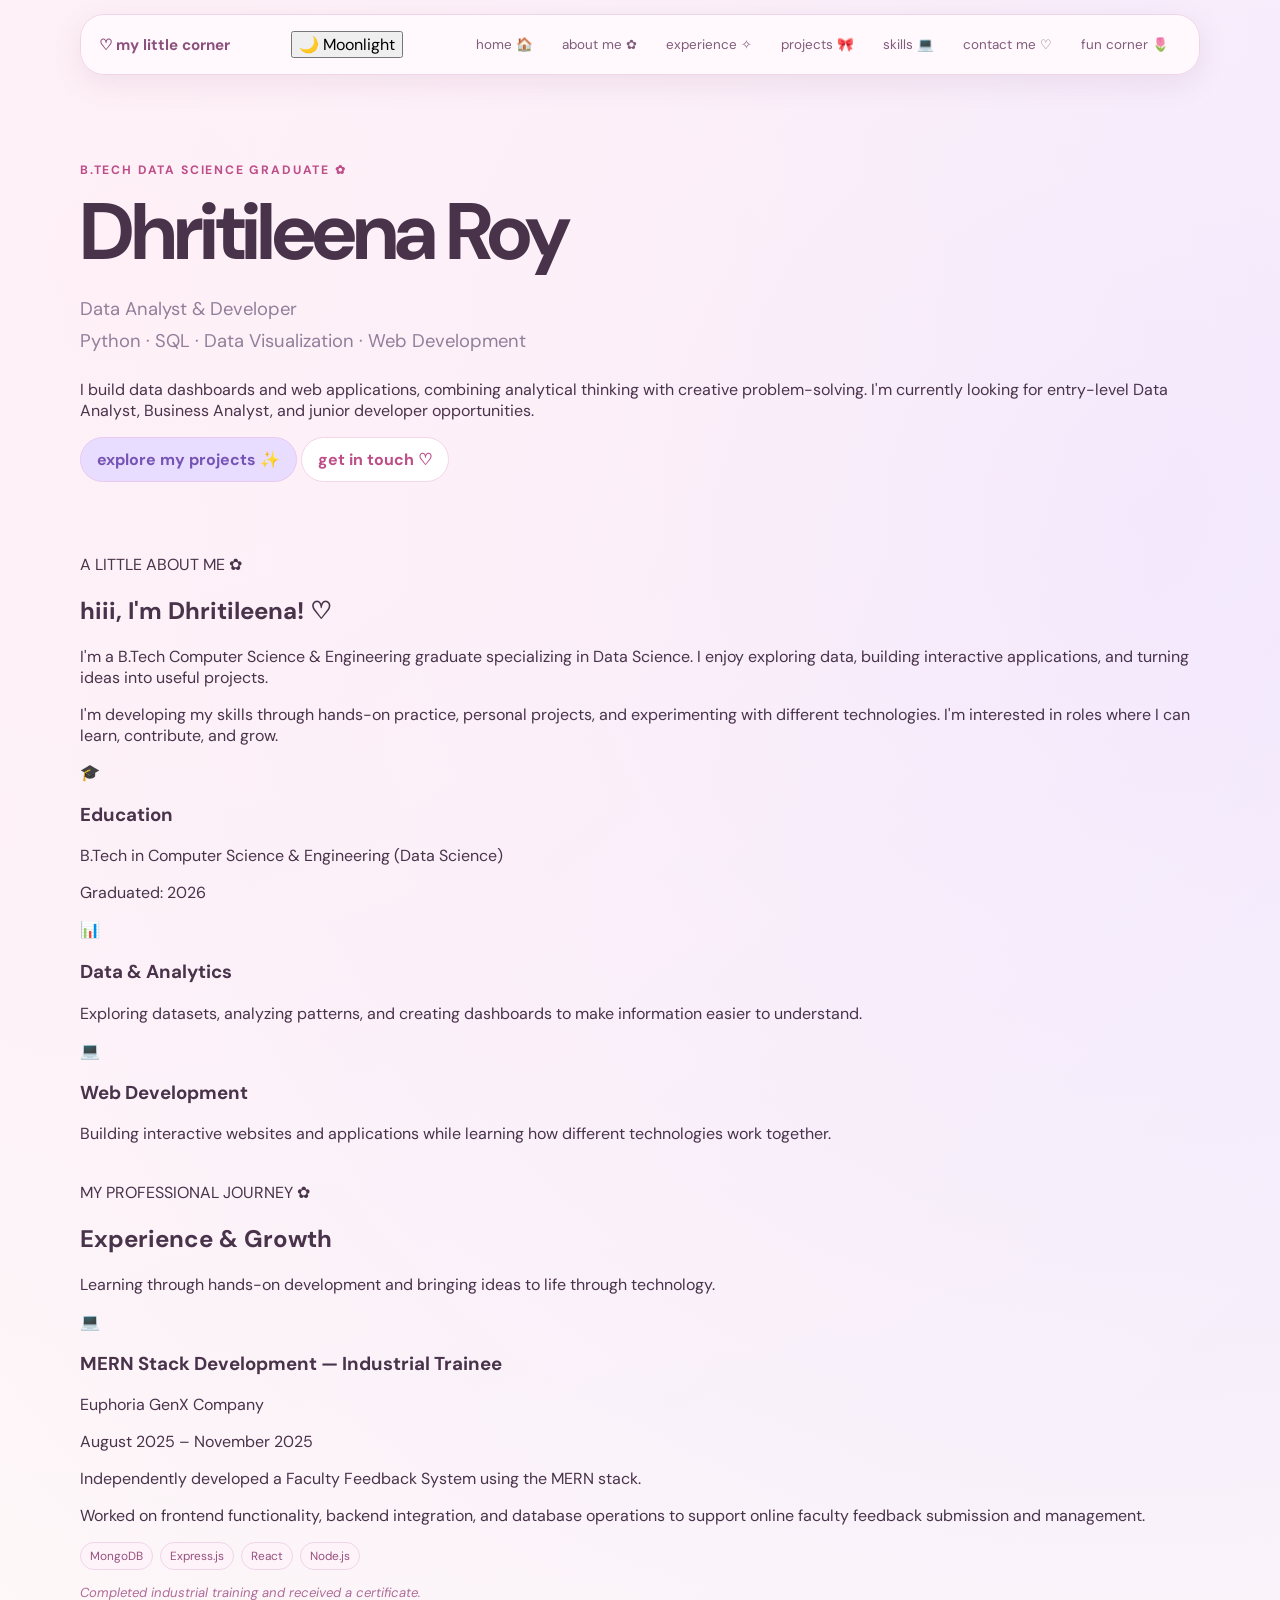
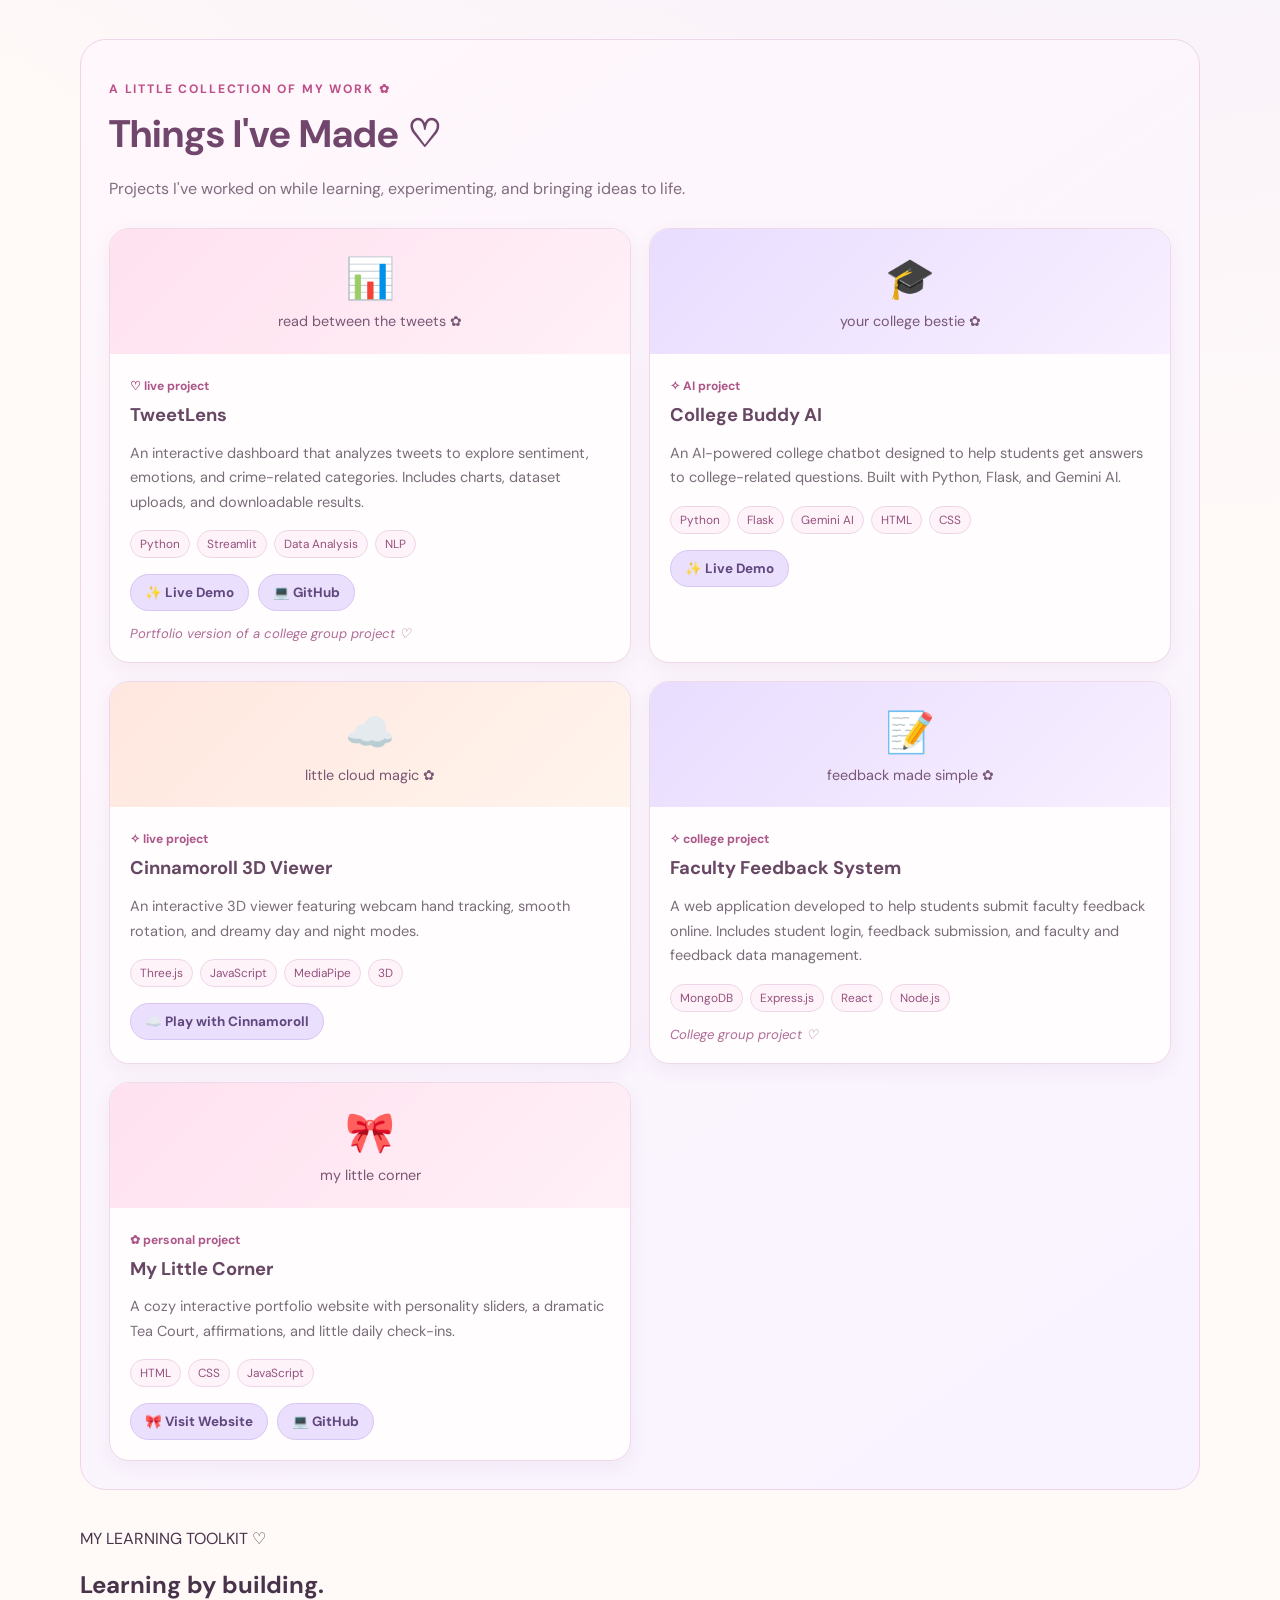
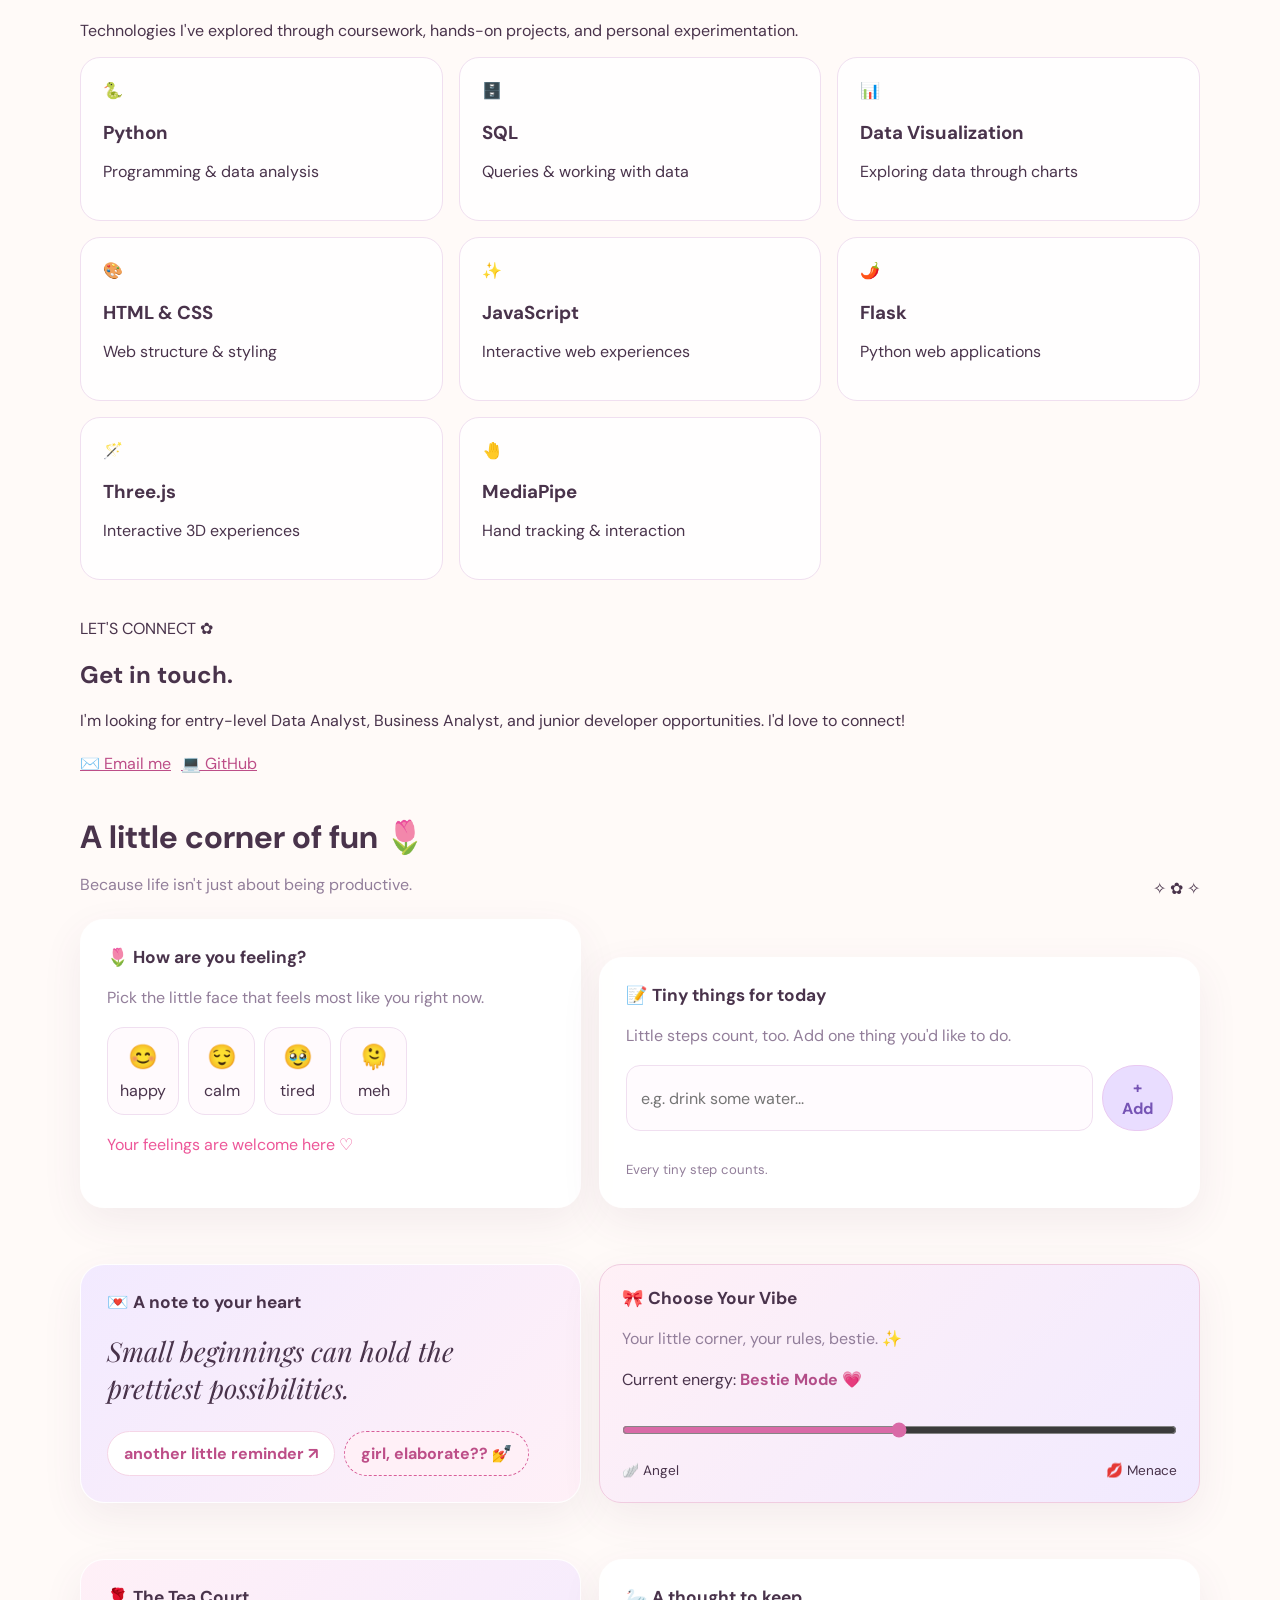
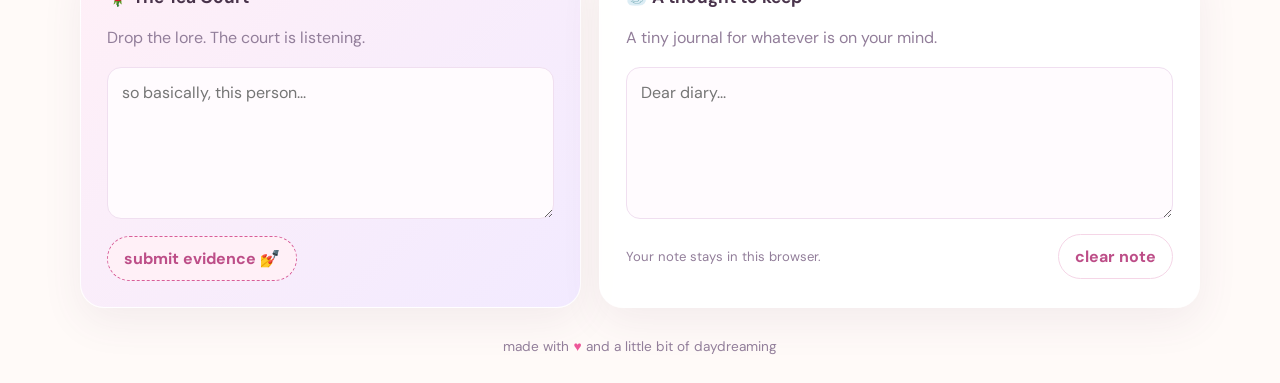
==== index.html @ ffc527d8 "Add experience section to portfolio" ====
<!doctype html>
<html lang="en">
<head>
  <meta charset="utf-8">
  <meta name="viewport" content="width=device-width, initial-scale=1">

  <title>Dhritileena Roy | Data Analyst & Developer</title>

  <meta name="description" content="Dhritileena Roy is a B.Tech Data Science graduate building data dashboards, web applications, and interactive projects.">

  <link rel="stylesheet" href="style.css">
  <script src="script.js" defer></script>
</head>

<body>

<!-- DECORATIVE MAGIC -->
<div id="magicLayer" class="magic-layer" aria-hidden="true"></div>

<!-- NAVIGATION -->
<nav class="floating-nav" aria-label="Main navigation">

  <a class="nav-brand" href="#top">♡ my little corner</a>

  <button
    class="theme-toggle"
    id="themeToggle"
    type="button"
    aria-label="Switch to moonlight mode"
    aria-pressed="false"
  >
    🌙 Moonlight
  </button>

  <button
    class="nav-toggle"
    id="navToggle"
    type="button"
    aria-label="Open navigation menu"
    aria-expanded="false"
    aria-controls="navLinks"
  >
    ☰
  </button>

 <div class="nav-links" id="navLinks">
    <a href="#top">home 🏠</a>
    <a href="#about">about me ✿</a>
    <a href="#experience">experience ✧</a>
    <a href="#projects">projects 🎀</a>
    <a href="#skills">skills 💻</a>
    <a href="#contact">contact me ♡</a>
    <a href="#fun-corner">fun corner 🌷</a>
</div>

</nav>

<div class="nav-spacer" aria-hidden="true"></div>

<main class="page">

<!-- HERO -->
<header class="hero" id="top">

  <p class="eyebrow">B.TECH DATA SCIENCE GRADUATE ✿</p>

  <h1>
    Dhritileena Roy
  </h1>

  <p class="subtitle">
    Data Analyst &amp; Developer
    <br>
    Python · SQL · Data Visualization · Web Development
  </p>

  <p class="hero-description">
    I build data dashboards and web applications,
    combining analytical thinking with creative problem-solving.
    I'm currently looking for entry-level Data Analyst,
    Business Analyst, and junior developer opportunities.
  </p>

  <div class="hero-buttons">

    <a class="primary-button" href="#projects">
      explore my projects ✨
    </a>

    <a class="soft-button" href="#contact">
      get in touch ♡
    </a>

  </div>

</header>


<!-- ABOUT ME -->
<section class="professional-section" id="about">

  <div class="professional-heading">

    <p class="professional-eyebrow">A LITTLE ABOUT ME ✿</p>

    <h2>hiii, I'm <span>Dhritileena!</span> ♡</h2>

    <p>
      I'm a B.Tech Computer Science &amp; Engineering graduate
      specializing in Data Science. I enjoy exploring data,
      building interactive applications, and turning ideas
      into useful projects.
    </p>

    <p>
      I'm developing my skills through hands-on practice,
      personal projects, and experimenting with different
      technologies. I'm interested in roles where I can
      learn, contribute, and grow.
    </p>

  </div>

  <div class="professional-grid">

    <article class="professional-card">

      <span class="professional-icon">🎓</span>

      <h3>Education</h3>

      <p class="professional-degree">
        B.Tech in Computer Science &amp; Engineering
        (Data Science)
      </p>

      <p class="professional-detail">
        Graduated: 2026
      </p>

    </article>

    <article class="professional-card">

      <span class="professional-icon">📊</span>

      <h3>Data &amp; Analytics</h3>

      <p>
        Exploring datasets, analyzing patterns,
        and creating dashboards to make information
        easier to understand.
      </p>

    </article>

    <article class="professional-card">

      <span class="professional-icon">💻</span>

      <h3>Web Development</h3>

      <p>
        Building interactive websites and applications
        while learning how different technologies
        work together.
      </p>

    </article>

  </div>

</section>


<!-- EXPERIENCE -->
<section class="professional-section" id="experience">

  <div class="professional-heading">

    <p class="professional-eyebrow">MY PROFESSIONAL JOURNEY ✿</p>

    <h2>Experience &amp; <span>Growth</span></h2>

    <p>
      Learning through hands-on development and bringing
      ideas to life through technology.
    </p>

  </div>

  <div class="professional-grid">

    <article class="professional-card">

      <span class="professional-icon">💻</span>

      <h3>MERN Stack Development — Industrial Trainee</h3>

      <p class="professional-degree">
        Euphoria GenX Company
      </p>

      <p class="professional-detail">
        August 2025 – November 2025
      </p>

      <p>
        Independently developed a Faculty Feedback System
        using the MERN stack.
      </p>

      <p>
        Worked on frontend functionality, backend integration,
        and database operations to support online faculty
        feedback submission and management.
      </p>

      <div class="project-tags">
        <span>MongoDB</span>
        <span>Express.js</span>
        <span>React</span>
        <span>Node.js</span>
      </div>

      <p class="project-note">
        Completed industrial training and received a certificate.
      </p>

    </article>

  </div>

</section>

<!-- PROJECTS -->
<section class="projects-section" id="projects">

  <div class="projects-heading">

    <p class="projects-eyebrow">
      A LITTLE COLLECTION OF MY WORK ✿
    </p>

    <h2>Things I've Made <span>♡</span></h2>

    <p>
      Projects I've worked on while learning,
      experimenting, and bringing ideas to life.
    </p>

  </div>

  <div class="projects-grid">


    <!-- PROJECT 1: TWEETLENS -->
    <article class="project-card">

      <div class="project-art project-pink">
        <span>📊</span>
        <p>read between the tweets ✿</p>
      </div>

      <div class="project-info">

        <span class="project-status">♡ live project</span>

        <h3>TweetLens</h3>

        <p>
          An interactive dashboard that analyzes tweets
          to explore sentiment, emotions, and
          crime-related categories. Includes charts,
          dataset uploads, and downloadable results.
        </p>

        <div class="project-tags">
          <span>Python</span>
          <span>Streamlit</span>
          <span>Data Analysis</span>
          <span>NLP</span>
        </div>

        <div class="project-buttons">

          <a
            class="project-link"
            href="https://tweetlens-8wcnatwmc4adkrwcd8xqsx.streamlit.app/"
            target="_blank"
            rel="noopener noreferrer"
          >
            ✨ Live Demo
          </a>

          <a
            class="project-link"
            href="https://github.com/dhritiiixpaw/TweetLens"
            target="_blank"
            rel="noopener noreferrer"
          >
            💻 GitHub
          </a>

        </div>

        <p class="project-note">
          Portfolio version of a college group project ♡
        </p>

      </div>

    </article>


    <!-- PROJECT 2: COLLEGE BUDDY AI -->
    <article class="project-card">

      <div class="project-art project-lavender">
        <span>🎓</span>
        <p>your college bestie ✿</p>
      </div>

      <div class="project-info">

        <span class="project-status">✧ AI project</span>

        <h3>College Buddy AI</h3>

        <p>
          An AI-powered college chatbot designed to help
          students get answers to college-related questions.
          Built with Python, Flask, and Gemini AI.
        </p>

        <div class="project-tags">
          <span>Python</span>
          <span>Flask</span>
          <span>Gemini AI</span>
          <span>HTML</span>
          <span>CSS</span>
        </div>

        <div class="project-buttons">

          <a
            class="project-link"
            href="https://college-buddy-ai-1.onrender.com"
            target="_blank"
            rel="noopener noreferrer"
          >
            ✨ Live Demo
          </a>

        </div>

      </div>

    </article>


    <!-- PROJECT 3: CINNAMOROLL 3D VIEWER -->
    <article class="project-card">

      <div class="project-art project-peach">
        <span>☁️</span>
        <p>little cloud magic ✿</p>
      </div>

      <div class="project-info">

        <span class="project-status">✧ live project</span>

        <h3>Cinnamoroll 3D Viewer</h3>

        <p>
          An interactive 3D viewer featuring webcam hand
          tracking, smooth rotation, and dreamy
          day and night modes.
        </p>

        <div class="project-tags">
          <span>Three.js</span>
          <span>JavaScript</span>
          <span>MediaPipe</span>
          <span>3D</span>
        </div>

        <div class="project-buttons">

          <a
            class="project-link"
            href="https://dhritiiixpaw.github.io/cinnamoroll-3d-viewer/"
            target="_blank"
            rel="noopener noreferrer"
          >
            ☁️ Play with Cinnamoroll
          </a>

        </div>

      </div>

    </article>


    <!-- PROJECT 4: FACULTY FEEDBACK SYSTEM -->
    <article class="project-card">

      <div class="project-art project-lavender">
        <span>📝</span>
        <p>feedback made simple ✿</p>
      </div>

      <div class="project-info">

        <span class="project-status">✧ college project</span>

        <h3>Faculty Feedback System</h3>

        <p>
          A web application developed to help students
          submit faculty feedback online. Includes
          student login, feedback submission, and
          faculty and feedback data management.
        </p>

        <div class="project-tags">
          <span>MongoDB</span>
          <span>Express.js</span>
          <span>React</span>
          <span>Node.js</span>
        </div>

        <p class="project-note">
          College group project ♡
        </p>

      </div>

    </article>


    <!-- PROJECT 5: MY LITTLE CORNER -->
    <article class="project-card">

      <div class="project-art project-pink">
        <span>🎀</span>
        <p>my little corner</p>
      </div>

      <div class="project-info">

        <span class="project-status">✿ personal project</span>

        <h3>My Little Corner</h3>

        <p>
          A cozy interactive portfolio website with
          personality sliders, a dramatic Tea Court,
          affirmations, and little daily check-ins.
        </p>

        <div class="project-tags">
          <span>HTML</span>
          <span>CSS</span>
          <span>JavaScript</span>
        </div>

        <div class="project-buttons">

          <a
            class="project-link"
            href="https://dhritiiixpaw.github.io/my-little-corner/"
            target="_blank"
            rel="noopener noreferrer"
          >
            🎀 Visit Website
          </a>

          <a
            class="project-link"
            href="https://github.com/dhritiiixpaw"
            target="_blank"
            rel="noopener noreferrer"
          >
            💻 GitHub
          </a>

        </div>

      </div>

    </article>

  </div>

</section>


<!-- SKILLS -->
<section class="skills-section" id="skills">

  <div class="skills-heading">

    <p class="skills-eyebrow">MY LEARNING TOOLKIT ♡</p>

    <h2>Learning by <span>building.</span></h2>

    <p>
      Technologies I've explored through coursework,
      hands-on projects, and personal experimentation.
    </p>

  </div>

  <div class="skills-grid">

    <article class="skill-card">
      <span class="skill-icon">🐍</span>
      <h3>Python</h3>
      <p>Programming &amp; data analysis</p>
    </article>

    <article class="skill-card">
      <span class="skill-icon">🗄️</span>
      <h3>SQL</h3>
      <p>Queries &amp; working with data</p>
    </article>

    <article class="skill-card">
      <span class="skill-icon">📊</span>
      <h3>Data Visualization</h3>
      <p>Exploring data through charts</p>
    </article>

    <article class="skill-card">
      <span class="skill-icon">🎨</span>
      <h3>HTML &amp; CSS</h3>
      <p>Web structure &amp; styling</p>
    </article>

    <article class="skill-card">
      <span class="skill-icon">✨</span>
      <h3>JavaScript</h3>
      <p>Interactive web experiences</p>
    </article>

    <article class="skill-card">
      <span class="skill-icon">🌶️</span>
      <h3>Flask</h3>
      <p>Python web applications</p>
    </article>

    <article class="skill-card">
      <span class="skill-icon">🪄</span>
      <h3>Three.js</h3>
      <p>Interactive 3D experiences</p>
    </article>

    <article class="skill-card">
      <span class="skill-icon">🤚</span>
      <h3>MediaPipe</h3>
      <p>Hand tracking &amp; interaction</p>
    </article>

  </div>

</section>


<!-- CONTACT -->
<section class="contact-section" id="contact">

  <div class="contact-heading">

    <p class="contact-eyebrow">LET'S CONNECT ✿</p>

    <h2>Get in <span>touch.</span></h2>

    <p>
      I'm looking for entry-level Data Analyst,
      Business Analyst, and junior developer opportunities.
      I'd love to connect!
    </p>

  </div>

  <div class="contact-links">

    <!-- Replace YOUR_EMAIL_HERE with your email address -->
    <a href="mailto:YOUR_EMAIL_HERE">
      ✉️ Email me
    </a>

    <a
      href="https://github.com/dhritiiixpaw"
      target="_blank"
      rel="noopener noreferrer"
    >
      💻 GitHub
    </a>

    <!-- Add your LinkedIn link here when ready -->
    <!-- Add your resume PDF link here when ready -->

  </div>

</section>


<!-- FUN CORNER -->
<section id="fun-corner">

  <div class="section-heading">

    <div>
      <h2>A little corner of fun 🌷</h2>
      <p>Because life isn't just about being productive.</p>
    </div>

    <span class="sparkles">✧ ✿ ✧</span>

  </div>

  <div class="grid">

    <!-- MOOD CHECK-IN -->
    <section class="card">

      <h3>🌷 How are you feeling?</h3>

      <p>Pick the little face that feels most like you right now.</p>

      <div class="moods" id="moods">

        <button class="mood" data-mood="happy" type="button">
          <span>😊</span>happy
        </button>

        <button class="mood" data-mood="calm" type="button">
          <span>😌</span>calm
        </button>

        <button class="mood" data-mood="tired" type="button">
          <span>🥹</span>tired
        </button>

        <button class="mood" data-mood="meh" type="button">
          <span>🫠</span>meh
        </button>

      </div>

      <p class="feedback" id="moodMessage" aria-live="polite">
        Your feelings are welcome here ♡
      </p>

    </section>


    <!-- TODO -->
    <section class="card">

      <h3>📝 Tiny things for today</h3>

      <p>Little steps count, too. Add one thing you'd like to do.</p>

      <form id="todoForm" class="todo-form">

        <label class="sr-only" for="todoInput">A tiny task</label>

        <input
          id="todoInput"
          type="text"
          placeholder="e.g. drink some water..."
          maxlength="120"
          autocomplete="off"
        >

        <button class="primary-button" type="submit">
          + Add
        </button>

      </form>

      <ul id="todoList" class="todo-list"></ul>

      <p class="hint">Every tiny step counts.</p>

    </section>


    <!-- AFFIRMATIONS -->
    <section class="card quote-card">

      <h3>💌 A note to your heart</h3>

      <blockquote id="quote">
        Small beginnings can hold the prettiest possibilities.
      </blockquote>

      <div class="button-row">

        <button class="soft-button" id="newQuote" type="button">
          another little reminder ↗
        </button>

        <button class="bestie-button" id="bestieBtn" type="button">
          girl, elaborate?? 💅
        </button>

      </div>

    </section>


    <!-- PERSONALITY SLIDER -->
    <section class="card personality-card">

      <h3>🎀 Choose Your Vibe</h3>

      <p id="personalityMessage">
        Your little corner, your rules, bestie. 💗
      </p>

      <label for="personalitySlider">
        Current energy:
        <strong id="personalityLabel">Bestie Mode</strong>
      </label>

      <input
        type="range"
        id="personalitySlider"
        min="1"
        max="5"
        value="3"
        step="1"
      >

      <div class="personality-scale">
        <span>🪽 Angel</span>
        <span>💋 Menace</span>
      </div>

    </section>


    <!-- TEA COURT -->
    <section class="card tea-card" id="tea-court">

      <h3>🌹 The Tea Court</h3>

      <p>Drop the lore. The court is listening.</p>

      <textarea
        id="teaInput"
        placeholder="so basically, this person..."
        rows="5"
        maxlength="1000"
      ></textarea>

      <button class="bestie-button" id="judgeTea" type="button">
        submit evidence 💅
      </button>

      <div
        id="teaVerdict"
        class="tea-verdict"
        aria-live="polite"
        hidden
      ></div>

    </section>


    <!-- JOURNAL -->
    <section class="card" id="journal">

      <h3>🦢 A thought to keep</h3>

      <p>A tiny journal for whatever is on your mind.</p>

      <label class="sr-only" for="journalInput">
        Your journal note
      </label>

      <textarea
        id="journalInput"
        placeholder="Dear diary..."
        rows="5"
      ></textarea>

      <div class="journal-footer">

        <p class="hint" id="saveStatus">
          Your note stays in this browser.
        </p>

        <button
          class="clear-button"
          id="clearJournal"
          type="button"
        >
          clear note
        </button>

      </div>

    </section>

  </div>

</section>


<!-- FOOTER -->
<footer>
  made with <span>♥</span> and a little bit of daydreaming
</footer>

</main>

<div class="toast" id="toast" role="status" aria-live="polite"></div>

</body>
</html>
---- style.css ----
@import url('https://fonts.googleapis.com/css2?family=DM+Sans:wght@400;500;600;700&family=Playfair+Display:ital,wght@0,500;0,600;1,500&display=swap');

:root {
  --ink: #49334b;
  --muted: #927e9a;
  --pink: #ed5799;
  --pink-dark: #bd4e88;
  --lavender: #e9ddff;
  --line: #f0dff0;
  --white: rgba(255, 255, 255, 0.9);
  --page-bg: #fffaf8;
  --card-bg: rgba(255, 255, 255, 0.88);
  --shadow: 0 14px 40px rgba(107, 70, 108, 0.08);
  --radius: 24px;
}

* {
  box-sizing: border-box;
}

html {
  scroll-behavior: smooth;
  scroll-padding-top: 100px;
}

body {
  margin: 0;
  min-height: 100vh;
  color: var(--ink);
  font-family: "DM Sans", sans-serif;
  background:
    radial-gradient(circle at 10% 5%, #fff0f7 0, transparent 32%),
    radial-gradient(circle at 90% 10%, #eee5ff 0, transparent 34%),
    var(--page-bg);
  transition: background 0.3s ease, color 0.3s ease;
}

button,
input,
textarea {
  font: inherit;
}

button {
  cursor: pointer;
}

a {
  color: var(--pink-dark);
}

button:focus-visible,
a:focus-visible,
input:focus-visible,
textarea:focus-visible {
  outline: 3px solid #d7baff;
  outline-offset: 3px;
}

img {
  max-width: 100%;
}

.page {
  width: min(1120px, calc(100% - 36px));
  margin: auto;
  padding: 30px 0 28px;
}

/* -------------------------
   FLOATING NAVIGATION
------------------------- */

.floating-nav {
  position: fixed;
  top: 14px;
  left: 50%;
  z-index: 1000;
  transform: translateX(-50%);

  width: min(94%, 1120px);
  padding: 12px 18px;

  display: flex;
  align-items: center;
  justify-content: space-between;
  gap: 14px;

  background: rgba(255, 249, 253, 0.94);
  border: 1px solid #f0d5e8;
  border-radius: 24px;
  box-shadow: 0 8px 28px rgba(155, 99, 139, 0.13);

  backdrop-filter: blur(14px);
  -webkit-backdrop-filter: blur(14px);
}

.nav-brand {
  color: #8d507d;
  font-weight: 700;
  font-size: 0.95rem;
  text-decoration: none;
  white-space: nowrap;
}

.nav-links {
  display: flex;
  align-items: center;
  justify-content: flex-end;
  flex-wrap: wrap;
  gap: 5px;
}

.nav-links a {
  padding: 9px 12px;
  border-radius: 999px;
  color: #805c7b;
  font-size: 0.84rem;
  text-decoration: none;
  white-space: nowrap;
  transition: background 0.2s ease, color 0.2s ease;
}

.nav-links a:hover,
.nav-links a:focus-visible {
  background: #f7e4f2;
  color: #a44481;
}

.nav-toggle {
  display: none;
  border: 1px solid #efd5e8;
  border-radius: 12px;
  background: #fff0f8;
  color: #965780;
  padding: 8px 11px;
  font-size: 1.1rem;
}

.nav-spacer {
  height: 82px;
}

/* -------------------------
   SHARED SECTIONS
------------------------- */

section {
  scroll-margin-top: 100px;
}

section + section {
  margin-top: 38px;
}

.section-heading {
  display: flex;
  align-items: flex-end;
  justify-content: space-between;
  gap: 18px;
  margin-bottom: 20px;
}

.section-heading h2 {
  margin: 6px 0;
  font-size: clamp(1.5rem, 3vw, 2rem);
  line-height: 1.2;
}

.section-heading p {
  max-width: 600px;
  margin-bottom: 0;
  color: var(--muted);
  line-height: 1.65;
}

.eyebrow,
.projects-eyebrow {
  color: var(--pink-dark);
  font-size: 0.76rem;
  font-weight: 700;
  letter-spacing: 0.15em;
  text-transform: uppercase;
}

.card {
  min-width: 0;
  padding: 26px;
  border: 1px solid rgba(255, 255, 255, 0.95);
  border-radius: var(--radius);
  background: var(--card-bg);
  box-shadow: var(--shadow);
}

.card h3 {
  margin: 0 0 12px;
  font-size: 1.08rem;
}

.card > p {
  color: var(--muted);
  line-height: 1.7;
}

.grid {
  display: grid;
  grid-template-columns: 1fr 1.2fr;
  gap: 18px;
}

/* -------------------------
   HERO
------------------------- */

.hero {
  position: relative;
  padding: 38px 0 32px;
  margin-bottom: 40px;
}

.hero h1 {
  max-width: 850px;
  margin: 12px 0 18px;
  font-size: clamp(2.5rem, 7vw, 5rem);
  line-height: 1.05;
  letter-spacing: -0.045em;
}

.hero h1 em {
  color: var(--pink-dark);
  font-family: "Playfair Display", serif;
  font-weight: 500;
}

.hero .subtitle {
  max-width: 680px;
  margin-bottom: 22px;
  color: var(--muted);
  font-size: clamp(1rem, 2vw, 1.15rem);
  line-height: 1.75;
}

.hero-actions {
  display: flex;
  flex-wrap: wrap;
  gap: 12px;
  margin-top: 24px;
}

/* -------------------------
   BUTTONS
------------------------- */

.primary-button,
.soft-button,
.bestie-button,
.clear-button,
.project-link,
.contact-link {
  display: inline-flex;
  align-items: center;
  justify-content: center;
  gap: 8px;

  padding: 11px 16px;
  border-radius: 999px;
  font-weight: 700;
  text-decoration: none;

  transition:
    transform 0.18s ease,
    background 0.18s ease,
    box-shadow 0.18s ease;
}

.primary-button {
  border: 1px solid #e9c9f2;
  background: var(--lavender);
  color: #7654b5;
}

.soft-button {
  border: 1px solid #f5d6e7;
  background: #fff;
  color: var(--pink-dark);
}

.bestie-button {
  border: 1px dashed #d85e99;
  background: #fff0f7;
  color: var(--pink-dark);
}

.clear-button {
  border: 1px solid #f5d6e7;
  background: white;
  color: var(--pink-dark);
}

.primary-button:hover,
.soft-button:hover,
.bestie-button:hover,
.clear-button:hover,
.project-link:hover,
.contact-link:hover {
  transform: translateY(-2px);
  box-shadow: 0 7px 18px rgba(155, 99, 139, 0.12);
}

/* -------------------------
   ABOUT
------------------------- */

.about-grid {
  display: grid;
  grid-template-columns: 1.15fr 0.85fr;
  gap: 18px;
}

.about-card p {
  line-height: 1.8;
}

.about-card p:last-child {
  margin-bottom: 0;
}

.about-highlight {
  background: linear-gradient(135deg, #fff0f7, #f2eaff);
}

.about-list {
  display: grid;
  gap: 12px;
  padding: 0;
  margin: 0;
  list-style: none;
}

.about-list li {
  display: flex;
  align-items: flex-start;
  gap: 10px;
  color: var(--muted);
  line-height: 1.6;
}

.about-list li span {
  flex-shrink: 0;
}

/* -------------------------
   PROJECTS
------------------------- */

.projects-section {
  margin: 38px 0;
  padding: 28px;
  border: 1px solid #f0d5e8;
  border-radius: 26px;
  background: linear-gradient(145deg, #fff7fb, #f8f3ff);
}

.projects-heading {
  max-width: 650px;
  margin: 0 0 26px;
}

.projects-heading h2 {
  margin: 8px 0;
  color: #71466c;
  font-size: clamp(1.7rem, 4vw, 2.4rem);
}

.projects-heading > p:last-child {
  color: #806d80;
  line-height: 1.7;
}

.projects-grid {
  display: grid;
  grid-template-columns: repeat(2, minmax(0, 1fr));
  gap: 18px;
}

.project-card {
  min-width: 0;
  overflow: hidden;
  border: 1px solid #efd9e9;
  border-radius: 20px;
  background: #fffdfd;
  box-shadow: 0 6px 18px rgba(148, 91, 130, 0.07);
  transition: transform 0.25s ease, box-shadow 0.25s ease;
}

.project-card:hover {
  transform: translateY(-4px);
  box-shadow: 0 12px 26px rgba(148, 91, 130, 0.14);
}

.project-art {
  min-height: 125px;
  display: flex;
  flex-direction: column;
  justify-content: center;
  align-items: center;
  gap: 8px;
}

.project-art > span {
  font-size: 2.5rem;
}

.project-art p {
  margin: 0;
  color: #795775;
  font-size: 0.9rem;
}

.project-pink {
  background: linear-gradient(135deg, #ffe1ef, #fff0f7);
}

.project-lavender {
  background: linear-gradient(135deg, #e9ddff, #f8efff);
}

.project-peach {
  background: linear-gradient(135deg, #ffe7df, #fff4ec);
}

.project-info {
  padding: 20px;
}

.project-status {
  display: inline-block;
  margin-bottom: 9px;
  color: #ad5689;
  font-size: 0.76rem;
  font-weight: 700;
}

.project-info h3 {
  margin: 0 0 9px;
  color: #674764;
  font-size: 1.15rem;
}

.project-info > p:not(.project-note) {
  color: #796d79;
  font-size: 0.91rem;
  line-height: 1.7;
}

.project-tags {
  display: flex;
  flex-wrap: wrap;
  gap: 7px;
  margin: 14px 0;
}

.project-tags span {
  padding: 5px 9px;
  border: 1px solid #eed6e8;
  border-radius: 999px;
  background: #fff3fa;
  color: #95517e;
  font-size: 0.74rem;
}

.project-note {
  margin: 14px 0 0;
  color: #b06c98;
  font-size: 0.82rem;
  font-style: italic;
}

.project-buttons {
  display: flex;
  flex-wrap: wrap;
  gap: 9px;
  margin-top: 16px;
}

.project-link {
  padding: 9px 14px;
  border: 1px solid #d8c5f3;
  background: #eadffc;
  color: #60477e;
  font-size: 0.84rem;
}

/* -------------------------
   SKILLS
------------------------- */

.skills-grid {
  display: grid;
  grid-template-columns: repeat(3, minmax(0, 1fr));
  gap: 16px;
}

.skill-card {
  padding: 22px;
  border: 1px solid var(--line);
  border-radius: 20px;
  background: var(--card-bg);
}

.skill-card h3 {
  margin-bottom: 14px;
}

.skill-tags {
  display: flex;
  flex-wrap: wrap;
  gap: 8px;
}

.skill-tags span {
  padding: 7px 11px;
  border: 1px solid #eed6e8;
  border-radius: 999px;
  background: #fff3fa;
  color: #95517e;
  font-size: 0.82rem;
}

/* -------------------------
   CONTACT
------------------------- */

.contact-card {
  padding: clamp(24px, 5vw, 42px);
  background: linear-gradient(135deg, #fff0f7, #f2eaff);
}

.contact-card h2 {
  margin: 8px 0 12px;
  font-size: clamp(1.7rem, 4vw, 2.4rem);
}

.contact-card > p {
  max-width: 650px;
  color: var(--muted);
  line-height: 1.75;
}

.contact-links {
  display: flex;
  flex-wrap: wrap;
  gap: 10px;
  margin-top: 22px;
}

.contact-link {
  border: 1px solid #e9c9f2;
  background: white;
  color: #7654b5;
}

/* -------------------------
   FUN CORNER / OLD WIDGETS
------------------------- */

.fun-section {
  margin-top: 55px;
}

.fun-section .section-heading {
  margin-bottom: 20px;
}

.moods {
  display: flex;
  flex-wrap: wrap;
  gap: 9px;
}

.mood {
  display: flex;
  min-width: 67px;
  flex-direction: column;
  align-items: center;
  gap: 8px;
  padding: 13px 12px;
  color: var(--ink);
  background: #fffafd;
  border: 1px solid var(--line);
  border-radius: 17px;
  transition: 0.18s;
}

.mood span {
  font-size: 1.5rem;
}

.mood:hover,
.mood.selected {
  border-color: #ed8fbd;
  background: #fff0f7;
  transform: translateY(-2px);
}

.feedback {
  margin: 16px 0 0 !important;
  color: var(--pink) !important;
}

.todo-form {
  display: flex;
  gap: 9px;
}

input,
textarea {
  width: 100%;
  min-width: 0;
  padding: 13px 14px;
  color: var(--ink);
  background: #fffbfe;
  border: 1px solid var(--line);
  border-radius: 14px;
}

textarea {
  resize: vertical;
  line-height: 1.55;
}

.todo-list {
  display: grid;
  gap: 8px;
  padding: 0;
  margin: 14px 0 0;
  list-style: none;
}

.todo-item {
  display: flex;
  align-items: center;
  gap: 10px;
  padding: 10px 12px;
  background: #fff9fc;
  border: 1px solid #f4e5ef;
  border-radius: 12px;
}

.todo-item input {
  width: auto;
  accent-color: var(--pink);
}

.task-text {
  flex: 1;
  overflow-wrap: anywhere;
}

.todo-item.done .task-text {
  color: #a99aac;
  text-decoration: line-through;
}

.delete-task {
  border: 0;
  background: transparent;
  color: var(--pink-dark);
  font-size: 1.1rem;
}

.hint {
  color: var(--muted);
  font-size: 0.82rem;
  margin: 14px 0 0 !important;
}

.quote-card {
  background: linear-gradient(135deg, #f2eaff, #fff0f7);
}

blockquote {
  margin: 20px 0 24px;
  font: italic 1.7rem/1.35 "Playfair Display", serif;
}

.button-row {
  display: flex;
  flex-wrap: wrap;
  gap: 9px;
}

.journal-footer {
  display: flex;
  align-items: center;
  justify-content: space-between;
  gap: 12px;
  margin-top: 10px;
}

.journal-footer .hint {
  margin: 0 !important;
}

.tea-card {
  background: linear-gradient(135deg, #fff0f7, #f2eaff);
}

.tea-card textarea {
  margin-bottom: 12px;
}

.tea-verdict {
  margin-top: 16px;
  padding: 16px;
  border: 1px dashed #d85e99;
  border-radius: 16px;
  background: rgba(255, 255, 255, 0.8);
  color: #49334b;
  line-height: 1.6;
  animation: verdict-pop 0.3s ease;
}

.tea-verdict strong {
  display: block;
  margin-bottom: 6px;
  color: #bd4e88;
}

.verdict-badge {
  display: inline-block;
  padding: 7px 13px;
  margin-bottom: 10px;
  border-radius: 99px;
  font-size: 0.78rem;
  font-weight: 700;
  letter-spacing: 0.04em;
}

.verdict-green {
  background: #e0f5e6;
  color: #287849;
}

.verdict-red {
  background: #ffe0e6;
  color: #b42d50;
}

.verdict-delulu {
  background: #f0e3ff;
  color: #8750b6;
}

.verdict-jail {
  background: #ffe9ce;
  color: #a55b18;
}

@keyframes verdict-pop {
  from {
    opacity: 0;
    transform: translateY(7px);
  }

  to {
    opacity: 1;
    transform: translateY(0);
  }
}

.personality-card {
  background: linear-gradient(135deg, #fff0f6, #f1eaff);
  border: 1px solid #f0cce0;
  border-radius: 22px;
  padding: 22px;
  transition: background 0.45s ease, box-shadow 0.45s ease, transform 0.3s ease;
}

.personality-card h3 {
  margin-top: 0;
}

.personality-card input[type="range"] {
  display: block;
  width: 100%;
  margin: 18px 0 10px;
  accent-color: #d96aa7;
  cursor: pointer;
  transition: accent-color 0.35s ease;
}

.personality-scale {
  display: flex;
  justify-content: space-between;
  gap: 12px;
  font-size: 0.85rem;
}

#personalityLabel {
  color: #b34d88;
}

#personalityMessage,
#personalityLabel {
  transition: opacity 0.2s ease, color 0.35s ease;
}

.personality-card:hover {
  transform: translateY(-2px);
}

.vibe-fade {
  animation: vibeFade 0.45s ease both;
}

@keyframes vibeFade {
  from {
    opacity: 0.35;
    transform: translateY(5px);
  }

  to {
    opacity: 1;
    transform: translateY(0);
  }
}

/* -------------------------
   FOOTER / TOAST
------------------------- */

footer {
  padding-top: 30px;
  text-align: center;
  color: var(--muted);
  font-size: 0.85rem;
}

footer span {
  color: var(--pink);
}

.toast {
  position: fixed;
  z-index: 2000;
  left: 50%;
  bottom: 24px;
  width: max-content;
  max-width: calc(100% - 32px);
  padding: 14px 19px;
  border: 1px solid #f3d6e7;
  border-radius: 16px;
  color: var(--ink);
  background: #fff;
  box-shadow: 0 12px 35px #58304b24;
  opacity: 0;
  transform: translate(-50%, 12px);
  pointer-events: none;
  transition: 0.22s;
}

.toast.show {
  opacity: 1;
  transform: translate(-50%, 0);
}

.sr-only {
  position: absolute;
  width: 1px;
  height: 1px;
  padding: 0;
  margin: -1px;
  overflow: hidden;
  clip: rect(0, 0, 0, 0);
  white-space: nowrap;
  border: 0;
}

/* -------------------------
   NIGHT MODE
------------------------- */

body[data-theme="night"] {
  --ink: #eee5ff;
  --muted: #c0b0d2;
  --line: #4d3c67;
  --card-bg: rgba(40, 33, 61, 0.94);
  --page-bg: #171426;

  color: var(--ink);
  background:
    radial-gradient(circle at 10% 5%, #30213e 0, transparent 32%),
    radial-gradient(circle at 90% 10%, #29213d 0, transparent 34%),
    #171426;
  color-scheme: dark;
}

body[data-theme="night"] .floating-nav {
  background: rgba(35, 28, 53, 0.96);
  border-color: #4d3c67;
  box-shadow: 0 8px 28px rgba(0, 0, 0, 0.28);
}

body[data-theme="night"] .nav-brand,
body[data-theme="night"] .nav-links a {
  color: #e8d7ff;
}

body[data-theme="night"] .nav-links a:hover,
body[data-theme="night"] .nav-links a:focus-visible {
  background: #46345f;
  color: #fff0fb;
}

body[data-theme="night"] .nav-toggle,
body[data-theme="night"] .theme-toggle {
  background: #382b50;
  border-color: #675080;
  color: #f0ddff;
}

body[data-theme="night"] .card,
body[data-theme="night"] .skill-card {
  background: linear-gradient(145deg, #28213d, #211b34);
  border-color: #4d3c67;
  color: #eee5ff;
  box-shadow: 0 8px 25px rgba(0, 0, 0, 0.16);
}

body[data-theme="night"] .projects-section {
  background: linear-gradient(145deg, #28213d, #211b34);
  border-color: #4d3c67;
}

body[data-theme="night"] .project-card {
  background: #2b2340;
  border-color: #4d3c67;
  box-shadow: 0 6px 18px rgba(0, 0, 0, 0.2);
}

body[data-theme="night"] .project-art {
  background: linear-gradient(135deg, #46345f, #382b50);
}

body[data-theme="night"] .project-art p,
body[data-theme="night"] .project-info h3,
body[data-theme="night"] .projects-heading h2,
body[data-theme="night"] .section-heading h2 {
  color: #f0e3ff;
}

body[data-theme="night"] .project-info > p:not(.project-note),
body[data-theme="night"] .projects-heading > p:last-child {
  color: #d0c1e2;
}

body[data-theme="night"] .project-tags span,
body[data-theme="night"] .skill-tags span {
  background: #382b50;
  border-color: #604776;
  color: #edddff;
}

body[data-theme="night"] .project-status,
body[data-theme="night"] .project-note,
body[data-theme="night"] .projects-eyebrow {
  color: #e4a9d5;
}

body[data-theme="night"] h1,
body[data-theme="night"] h2,
body[data-theme="night"] h3,
body[data-theme="night"] label,
body[data-theme="night"] strong {
  color: #f0e3ff;
}

body[data-theme="night"] p,
body[data-theme="night"] .about-list li {
  color: #d8cce8;
}

body[data-theme="night"] input:not([type="range"]),
body[data-theme="night"] textarea,
body[data-theme="night"] select {
  background: #211b34;
  color: #f4ebff;
  border-color: #604776;
}

body[data-theme="night"] input::placeholder,
body[data-theme="night"] textarea::placeholder {
  color: #b8a6cd;
}

body[data-theme="night"] .about-highlight,
body[data-theme="night"] .contact-card,
body[data-theme="night"] .quote-card,
body[data-theme="night"] .tea-card,
body[data-theme="night"] .personality-card {
  background: linear-gradient(135deg, #302541, #28213d);
  border-color: #4d3c67;
}

body[data-theme="night"] .mood,
body[data-theme="night"] .todo-item {
  background: #211b34;
  border-color: #4d3c67;
  color: #eee5ff;
}

body[data-theme="night"] .mood:hover,
body[data-theme="night"] .mood.selected {
  background: #46345f;
}

body[data-theme="night"] .project-link,
body[data-theme="night"] .contact-link {
  background: #443653;
  color: #f3eaff;
  border-color: #655078;
}

body[data-theme="night"] .tea-verdict {
  background: #211b34;
  color: #eee5ff;
  border-color: #675080;
}

/* -------------------------
   SPARKLES
------------------------- */

.magic-layer {
  position: fixed;
  inset: 0;
  overflow: hidden;
  pointer-events: none;
  z-index: 999;
}

.magic-particle {
  position: fixed;
  left: 0;
  top: 0;
  line-height: 1;
  pointer-events: none;
  user-select: none;
  will-change: transform, opacity;
  animation: fairy-float 1.4s ease-out forwards;
}

.magic-sparkle {
  color: #e9a6d2;
  text-shadow: 0 0 10px rgba(255, 190, 231, 0.7);
}

.magic-heart {
  color: #ef91c4;
  filter: drop-shadow(0 2px 5px rgba(218, 105, 171, 0.2));
}

@keyframes fairy-float {
  0% {
    opacity: 0;
    transform: translate(-50%, -35%) scale(0.5) rotate(-12deg);
  }

  20% {
    opacity: 1;
  }

  70% {
    opacity: 0.9;
  }

  100% {
    opacity: 0;
    transform: translate(
      calc(-50% + var(--drift)),
      calc(-50% - 75px)
    ) scale(1.25) rotate(18deg);
  }
}

body[data-theme="night"] .magic-sparkle {
  color: #d8baff;
  text-shadow: 0 0 12px rgba(196, 155, 255, 0.85);
}

body[data-theme="night"] .magic-heart {
  color: #f3b4e3;
}

/* -------------------------
   MOBILE
------------------------- */

@media (max-width: 850px) {
  .skills-grid {
    grid-template-columns: repeat(2, minmax(0, 1fr));
  }

  .projects-grid {
    grid-template-columns: repeat(2, minmax(0, 1fr));
  }
}

@media (max-width: 720px) {
  .floating-nav {
    flex-wrap: wrap;
    padding: 12px 14px;
  }

  .nav-toggle {
    display: block;
  }

  .nav-links {
    display: none;
    width: 100%;
    flex-direction: column;
    align-items: stretch;
    gap: 5px;
    padding-top: 5px;
  }

  .nav-links.is-open {
    display: flex;
  }

  .nav-links a {
    padding: 11px 13px;
    background: #fff4fa;
  }

  .nav-links a:hover {
    background: #f3e7ff;
  }

  .nav-spacer {
    height: 78px;
  }

  .about-grid,
  .grid {
    grid-template-columns: 1fr;
  }

  .hero {
    padding-top: 26px;
  }

  .section-heading {
    align-items: flex-start;
    flex-direction: column;
  }
}

@media (max-width: 560px) {
  .page {
    width: min(100% - 26px, 1120px);
    padding-top: 22px;
  }

  .projects-section {
    padding: 17px;
  }

  .projects-grid,
  .skills-grid {
    grid-template-columns: 1fr;
  }

  .card {
    padding: 21px;
  }

  .hero h1 {
    font-size: clamp(2.4rem, 12vw, 3.6rem);
  }

  .todo-form {
    flex-direction: column;
  }

  .primary-button {
    align-self: flex-start;
  }

  .journal-footer {
    align-items: flex-start;
    flex-direction: column;
  }

  .contact-links,
  .hero-actions {
    flex-direction: column;
    align-items: stretch;
  }

  .contact-link,
  .hero-actions a {
    width: 100%;
  }
}

/* -------------------------
   REDUCED MOTION
------------------------- */

@media (prefers-reduced-motion: reduce) {
  *,
  *::before,
  *::after {
    scroll-behavior: auto !important;
    animation-duration: 0.01ms !important;
    animation-iteration-count: 1 !important;
    transition-duration: 0.01ms !important;
  }

  .project-card:hover,
  .personality-card:hover {
    transform: none;
  }

  .magic-particle {
    display: none !important;
  }
}
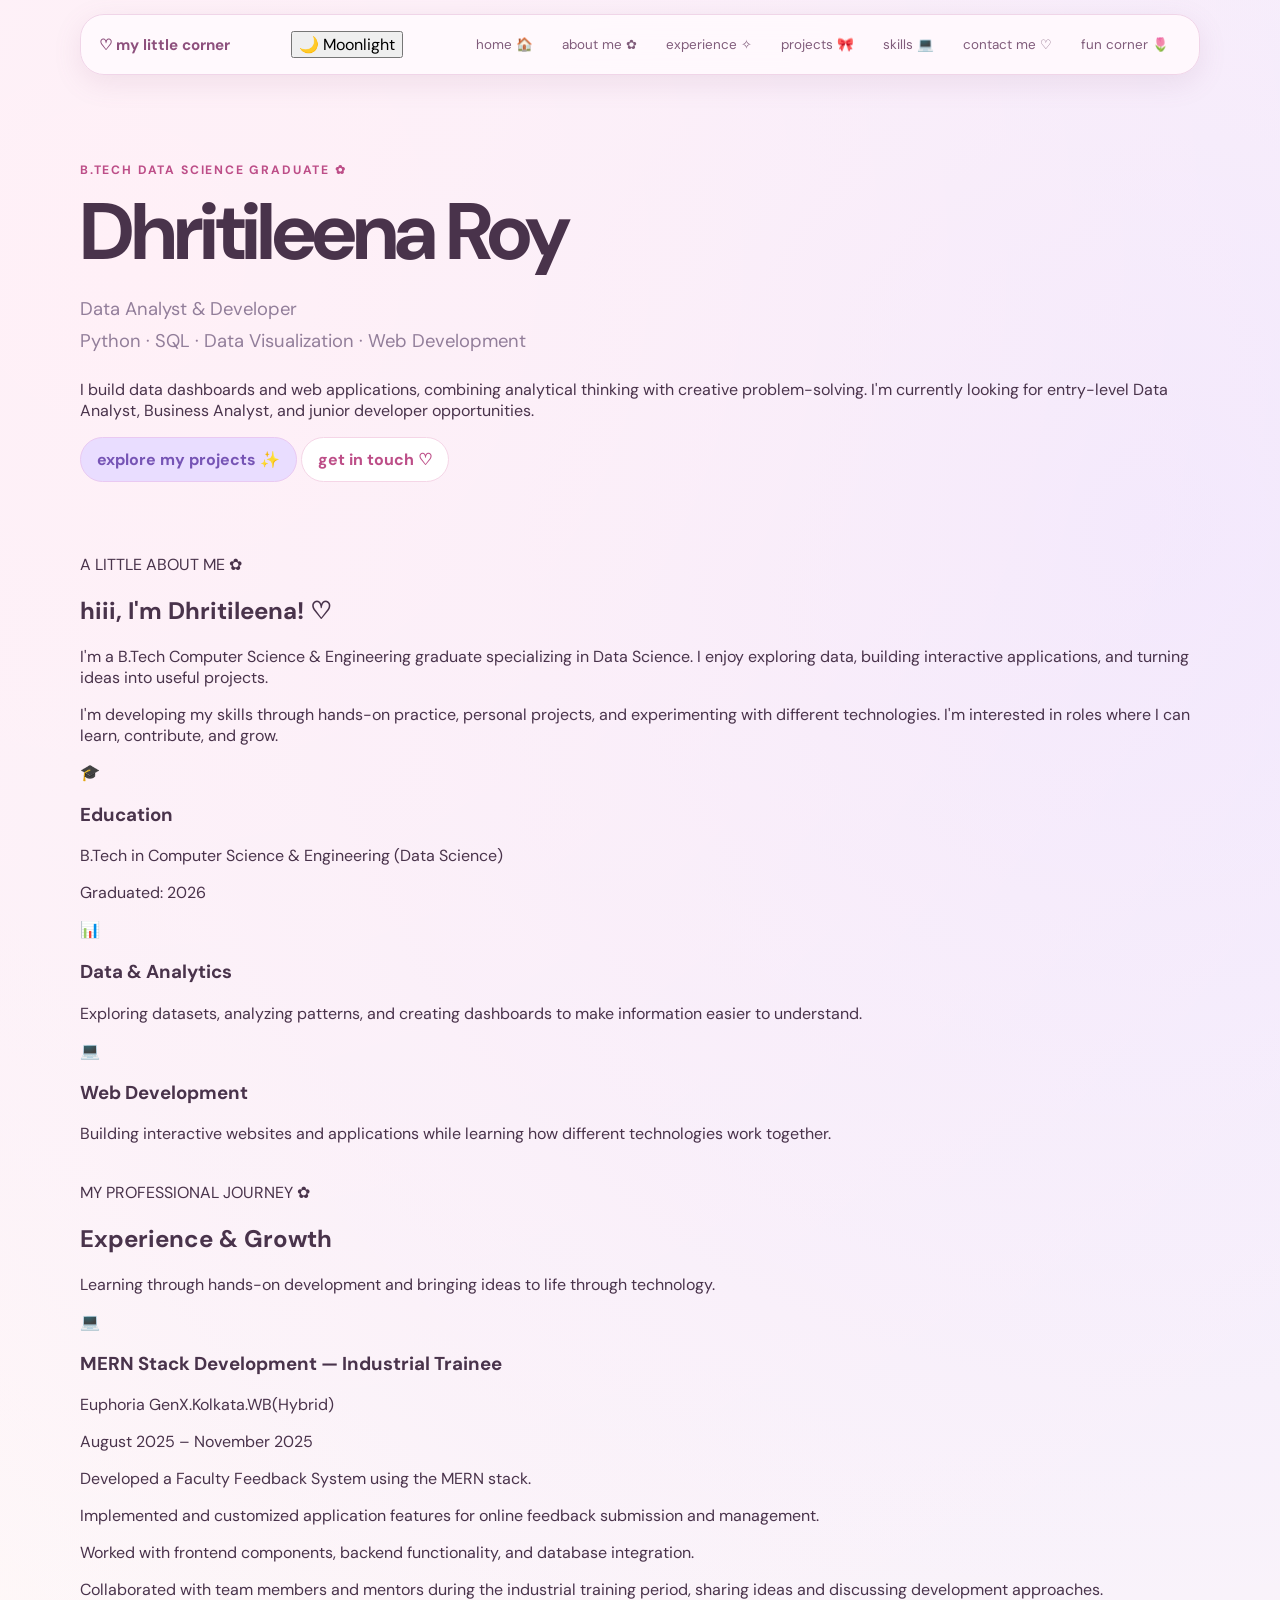
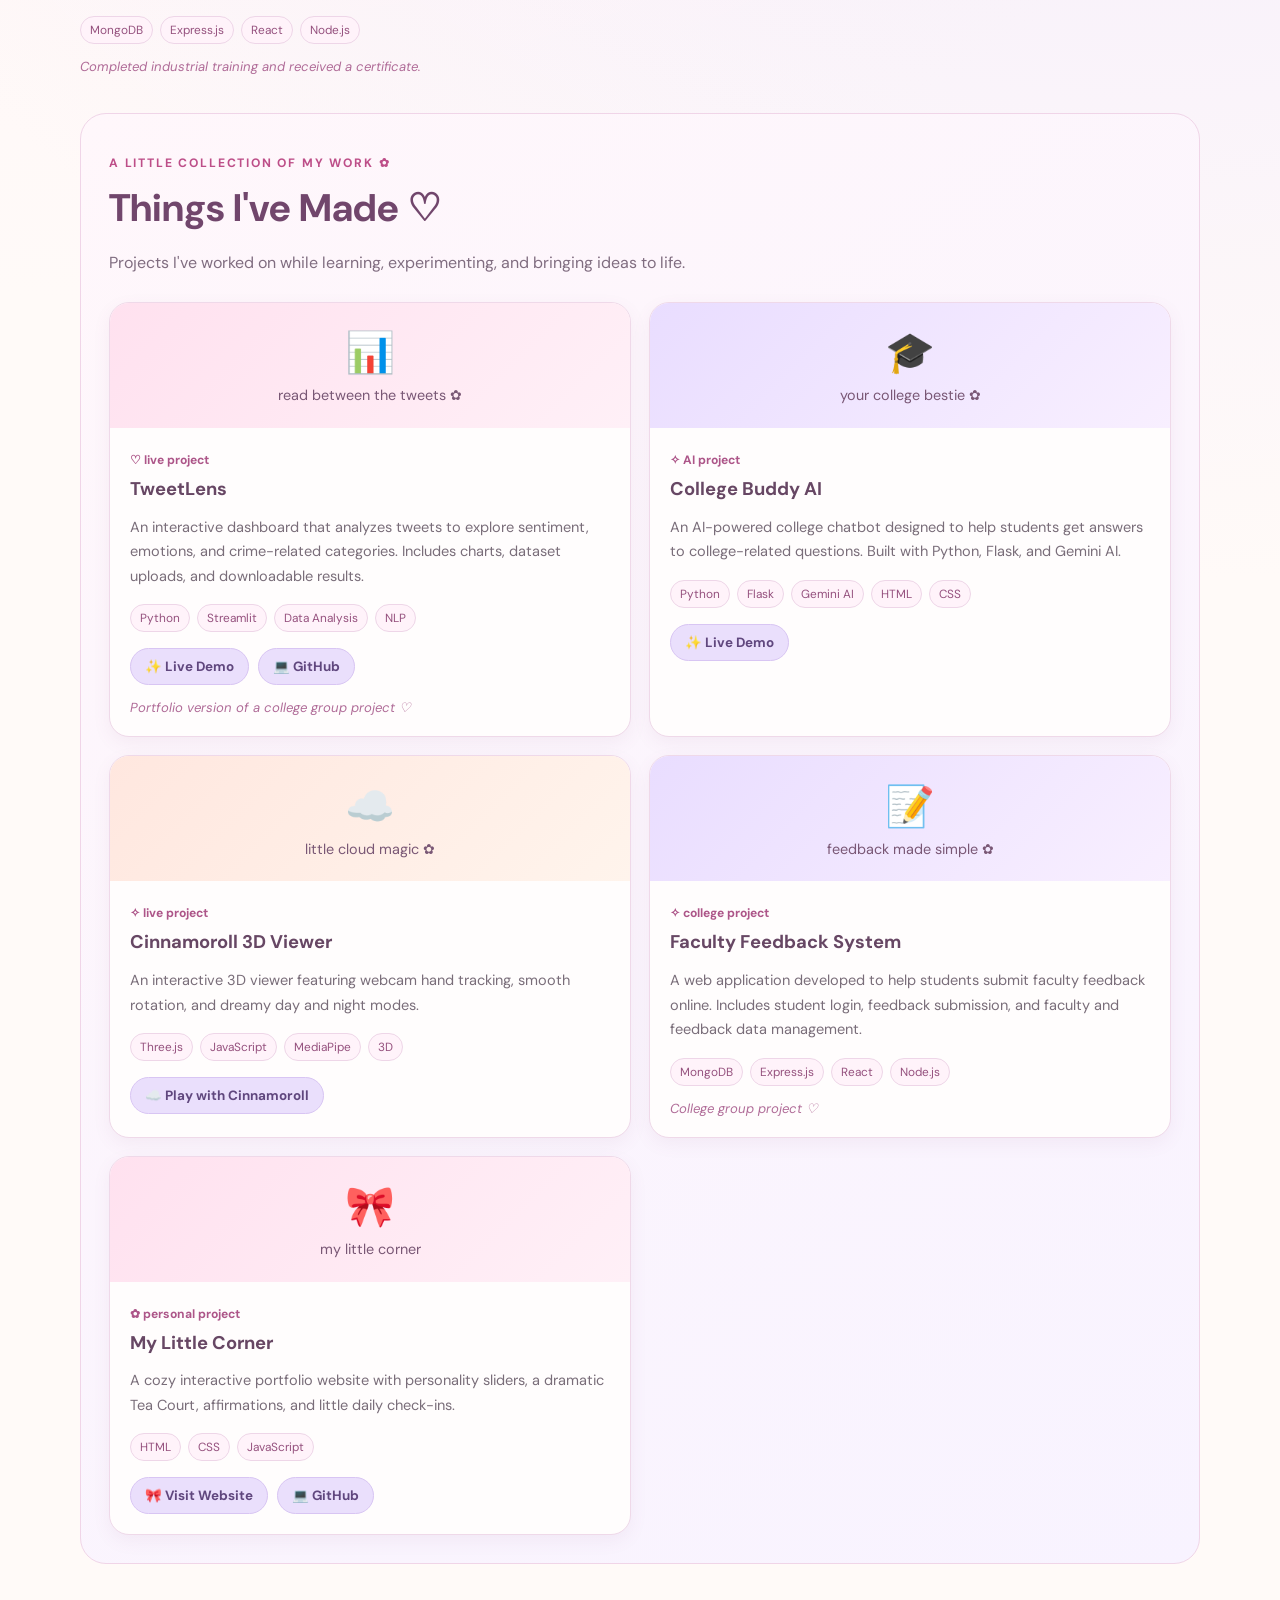
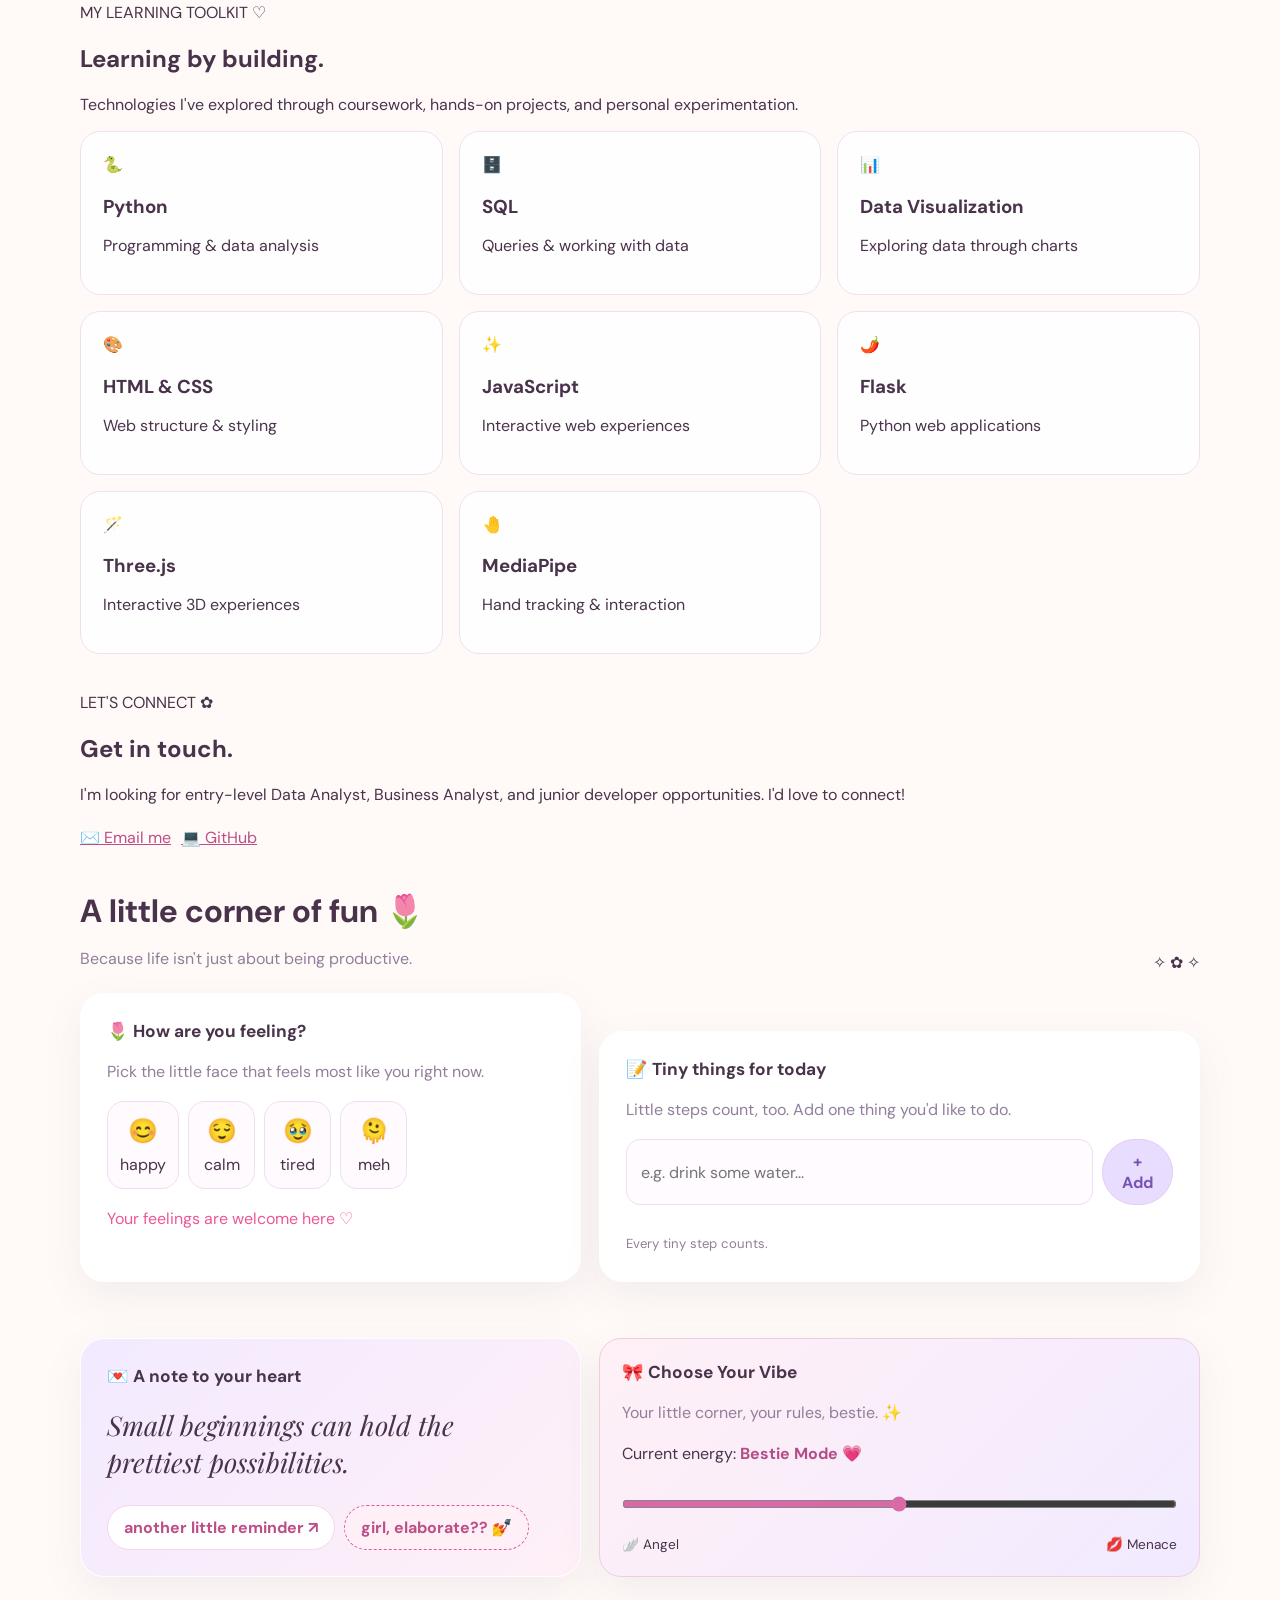
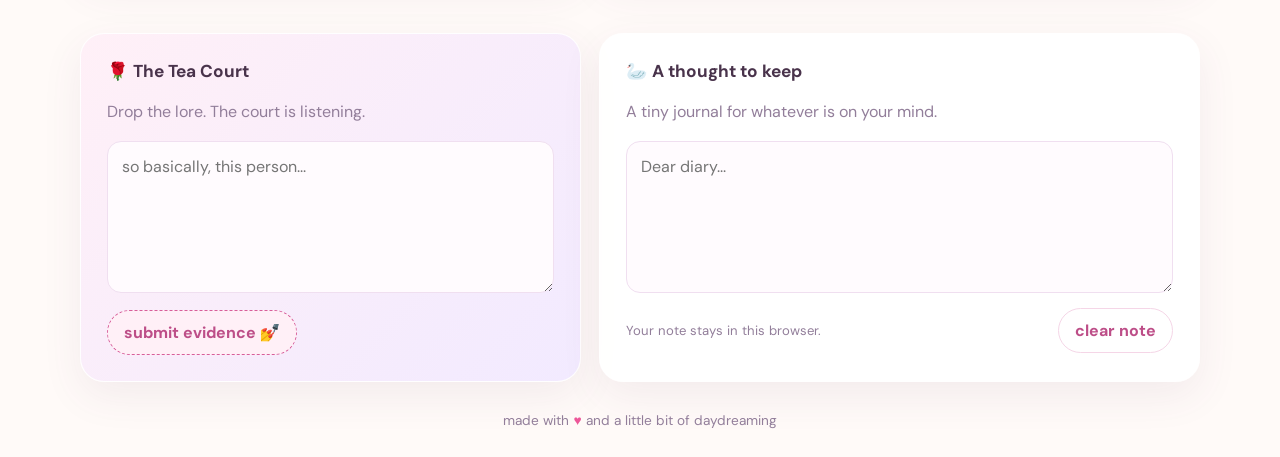
==== commit 27f4d392: "Add experience section to portfolio" ====
--- a/index.html
+++ b/index.html
@@ -199,7 +199,7 @@
       <h3>MERN Stack Development — Industrial Trainee</h3>
 
       <p class="professional-degree">
-        Euphoria GenX Company
+        Euphoria GenX.Kolkata.WB(Hybrid)
       </p>
 
       <p class="professional-detail">
@@ -207,16 +207,15 @@
       </p>
 
       <p>
-        Independently developed a Faculty Feedback System
+        Developed a Faculty Feedback System
         using the MERN stack.
       </p>
 
       <p>
-        Worked on frontend functionality, backend integration,
-        and database operations to support online faculty
-        feedback submission and management.
-      </p>
-
+        Implemented and customized application features for online feedback submission and management.
+      </p>
+      <p>Worked with frontend components, backend functionality, and database integration.</p>
+      <p>Collaborated with team members and mentors during the industrial training period, sharing ideas and discussing development approaches.</p>
       <div class="project-tags">
         <span>MongoDB</span>
         <span>Express.js</span>
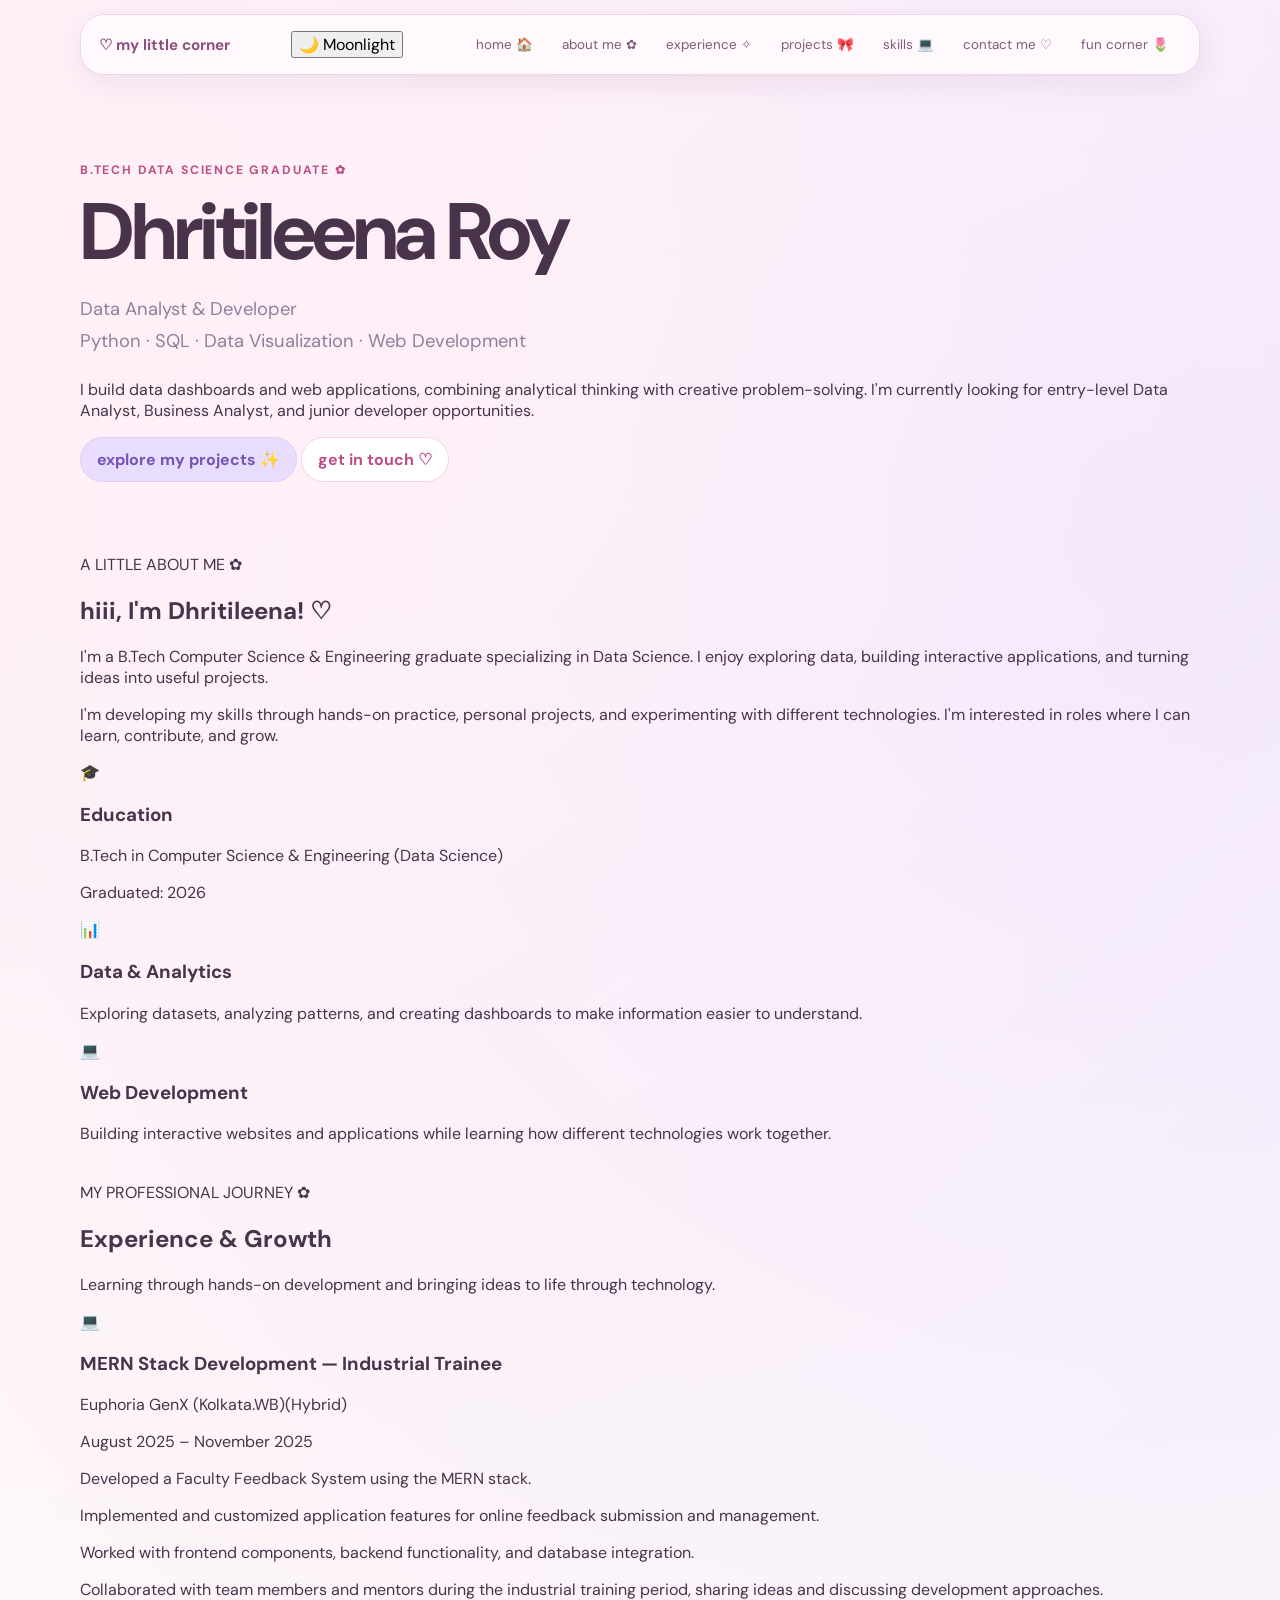
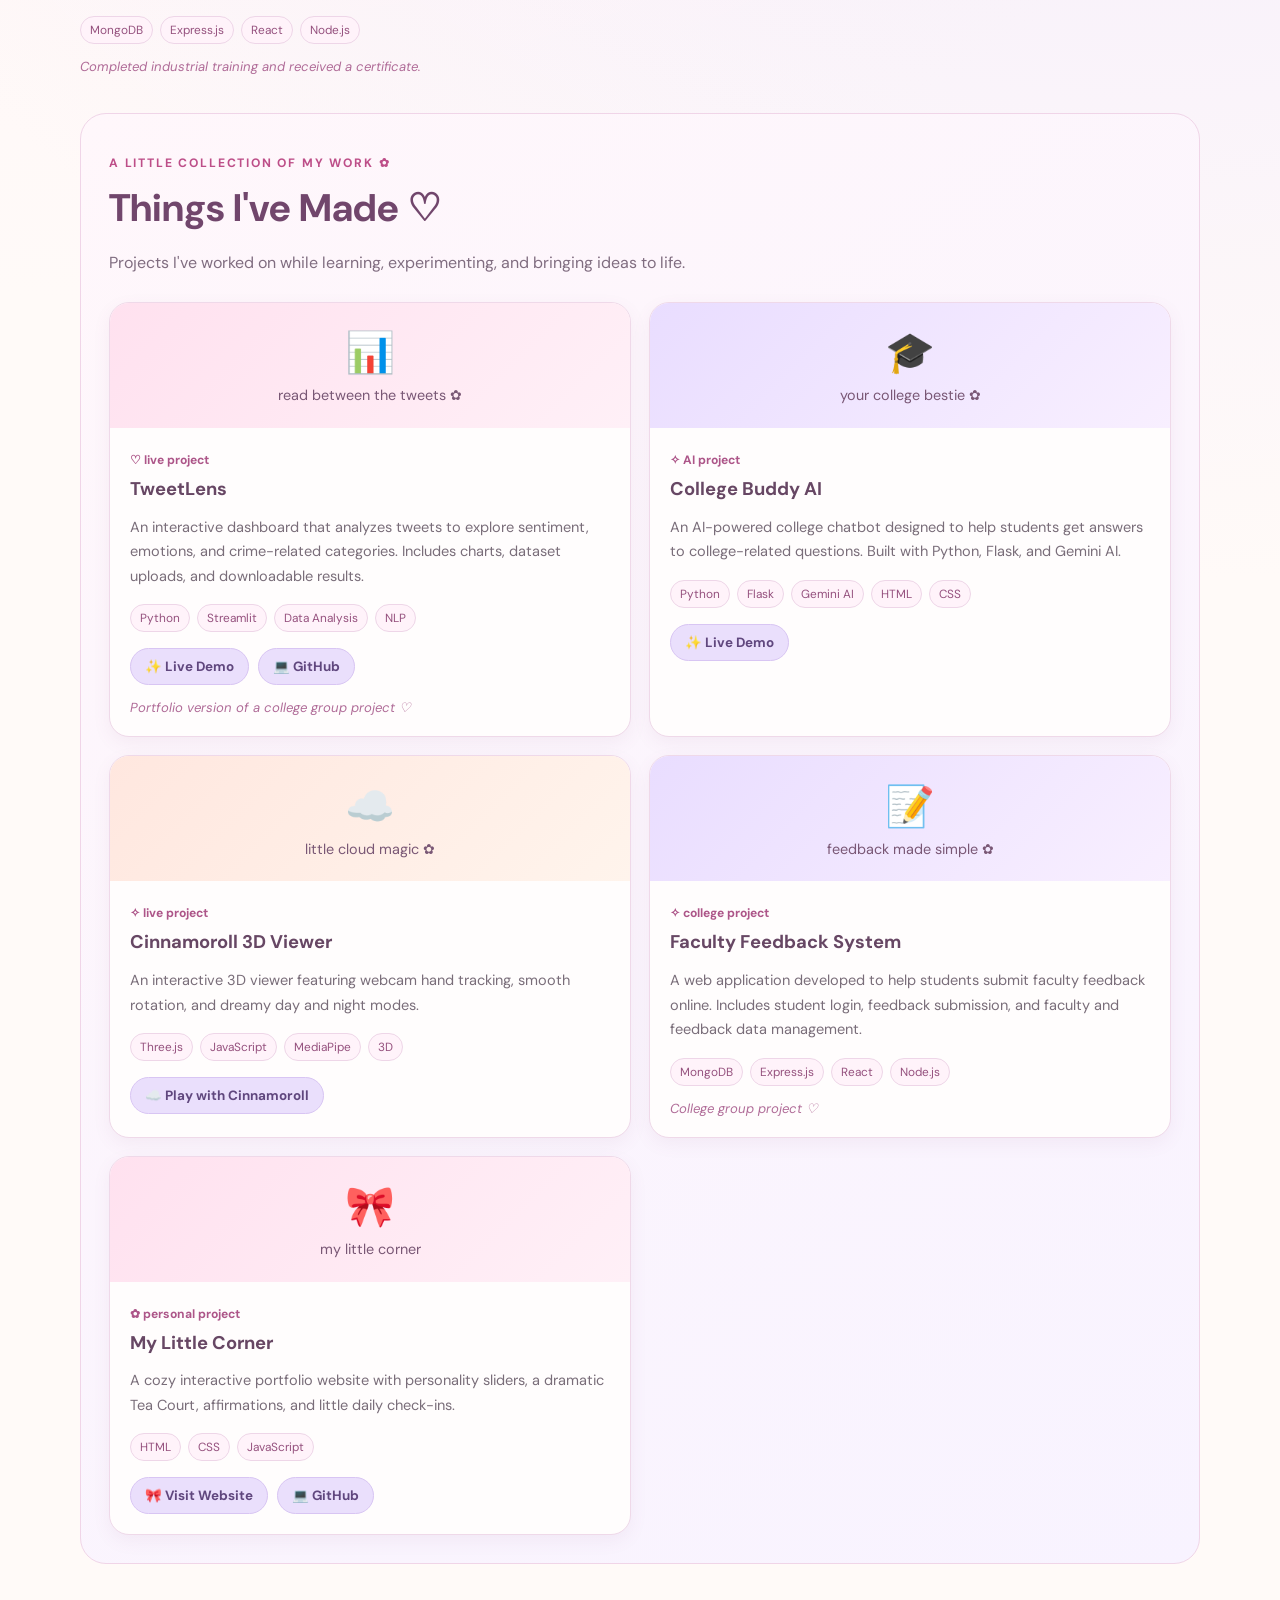
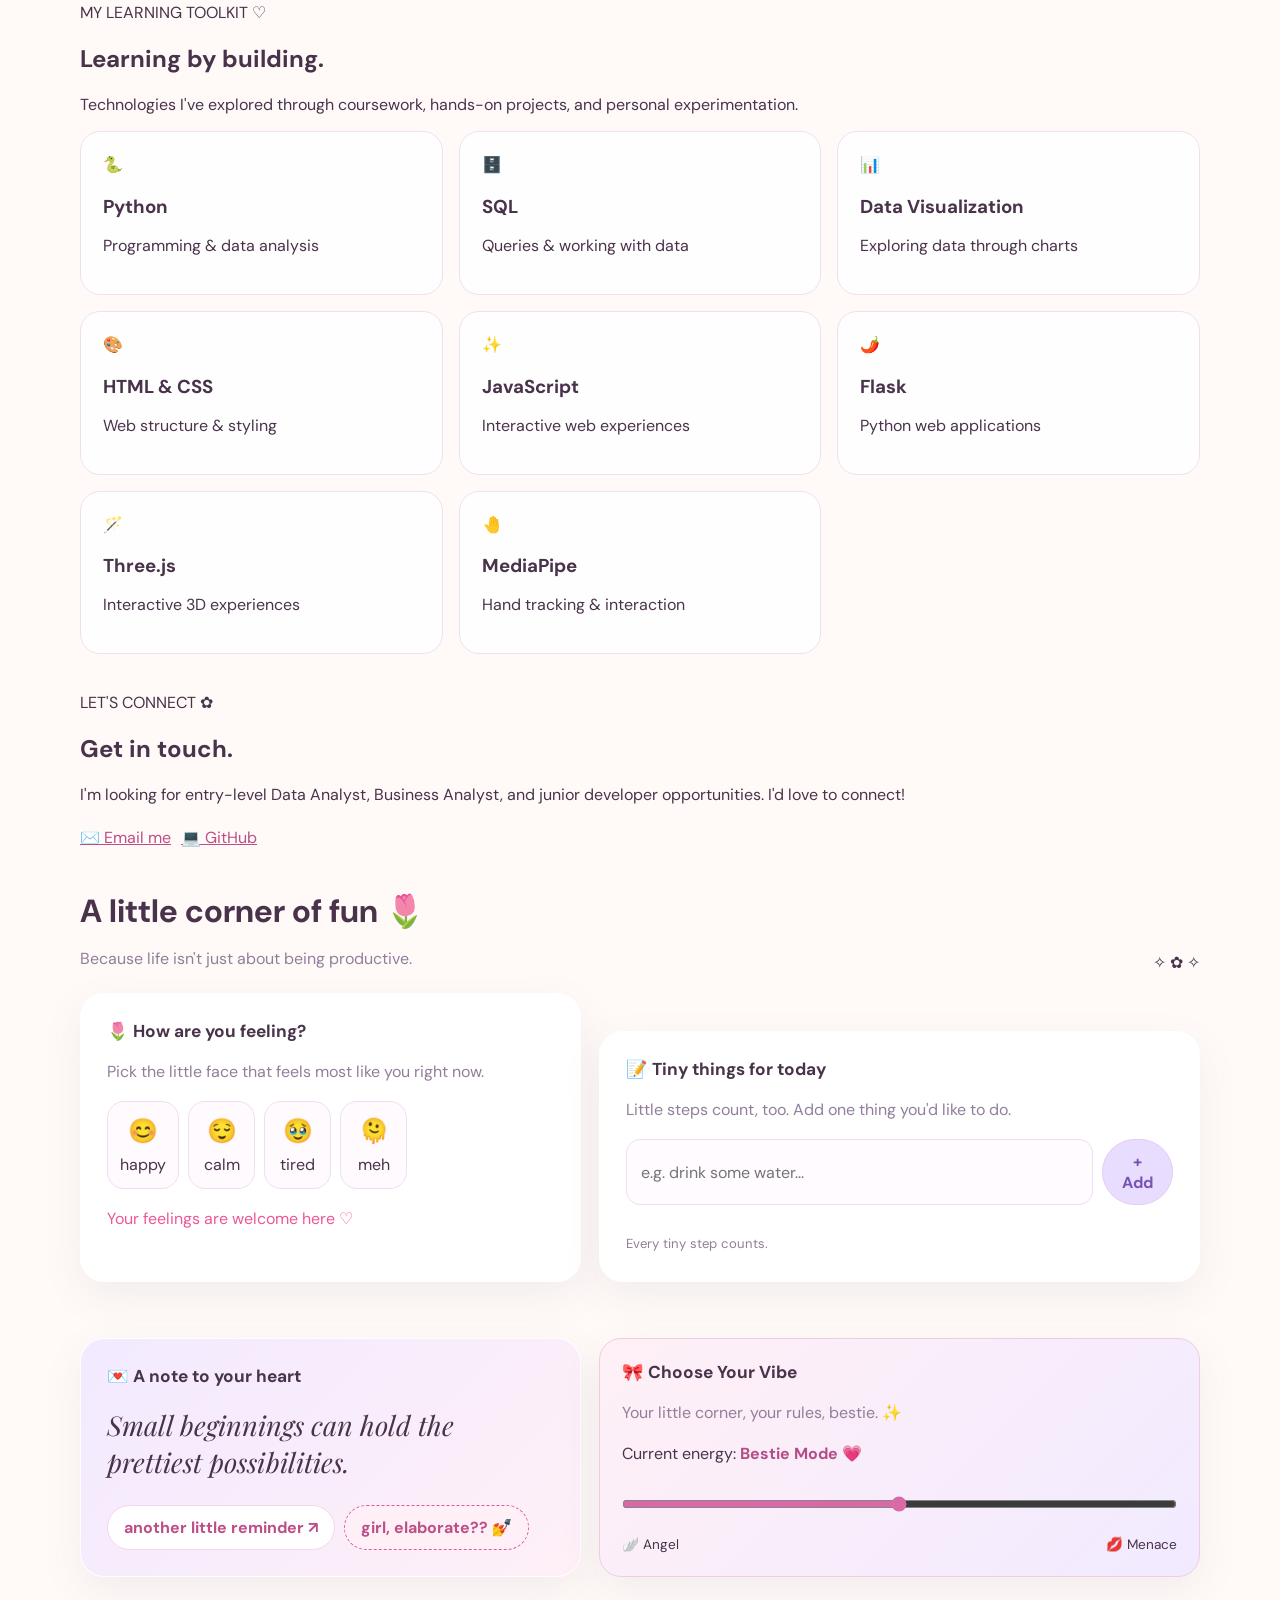
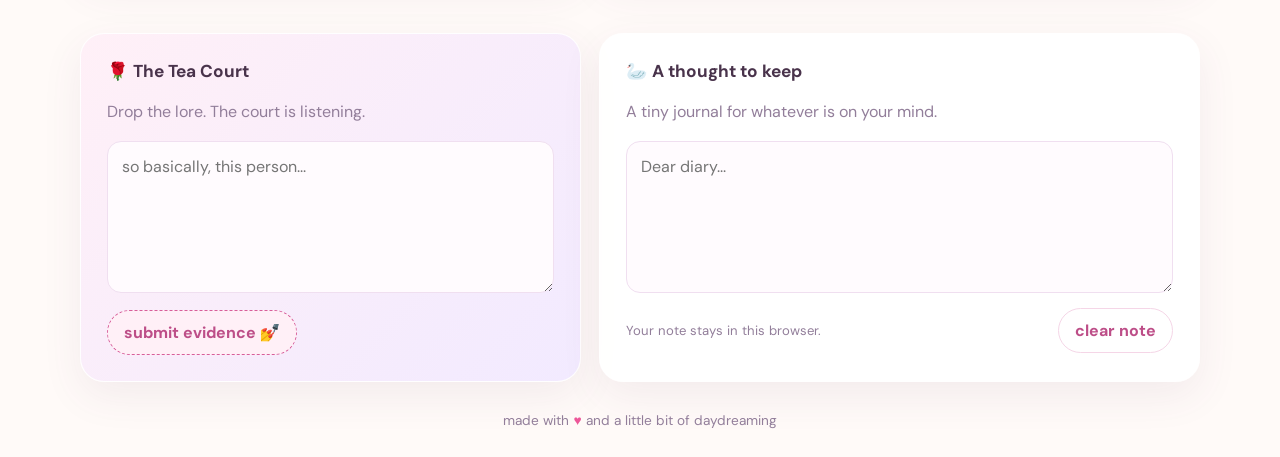
==== commit 8f7ccf41: "Add experience section to portfolio" ====
--- a/index.html
+++ b/index.html
@@ -199,7 +199,7 @@
       <h3>MERN Stack Development — Industrial Trainee</h3>
 
       <p class="professional-degree">
-        Euphoria GenX.Kolkata.WB(Hybrid)
+        Euphoria GenX (Kolkata.WB)(Hybrid)
       </p>
 
       <p class="professional-detail">
@@ -589,7 +589,7 @@
   <div class="contact-links">
 
     <!-- Replace YOUR_EMAIL_HERE with your email address -->
-    <a href="mailto:YOUR_EMAIL_HERE">
+    <a href="mailto:dhritileenaroy@gmail.com">
       ✉️ Email me
     </a>
 
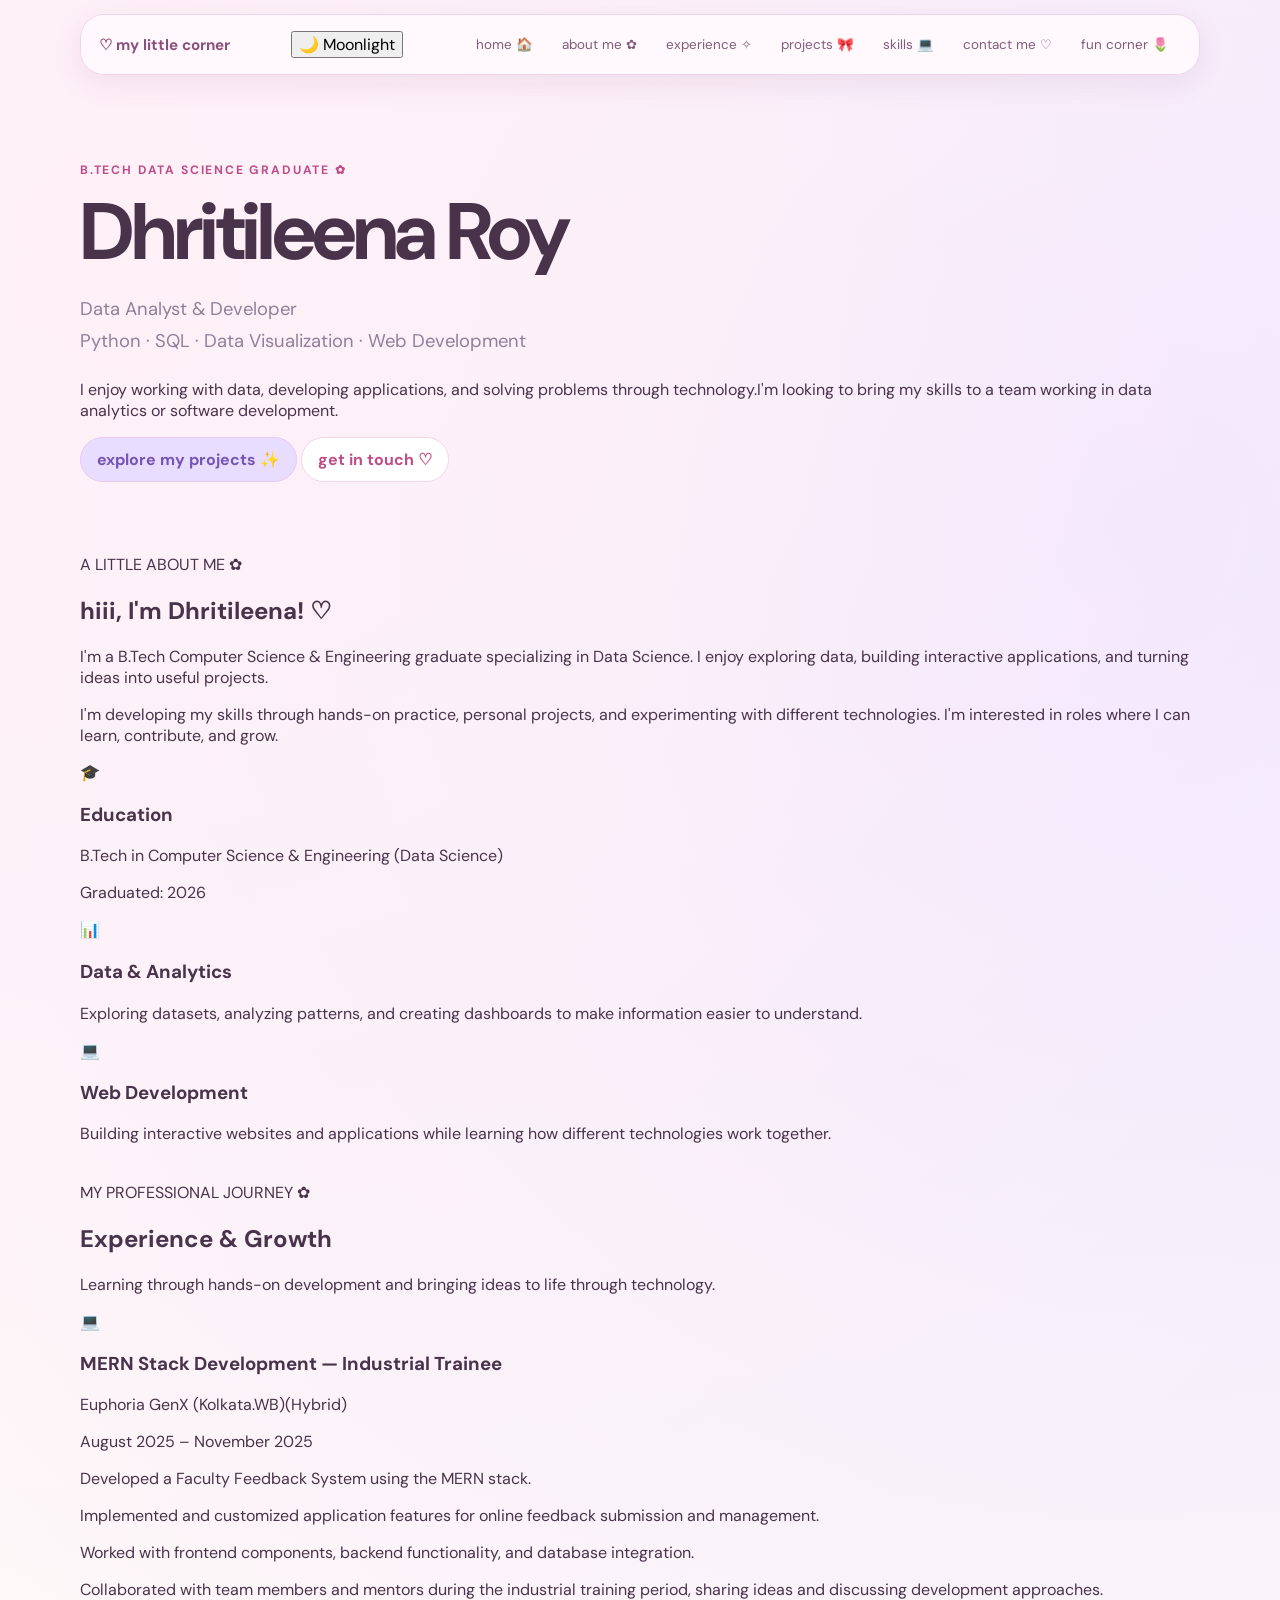
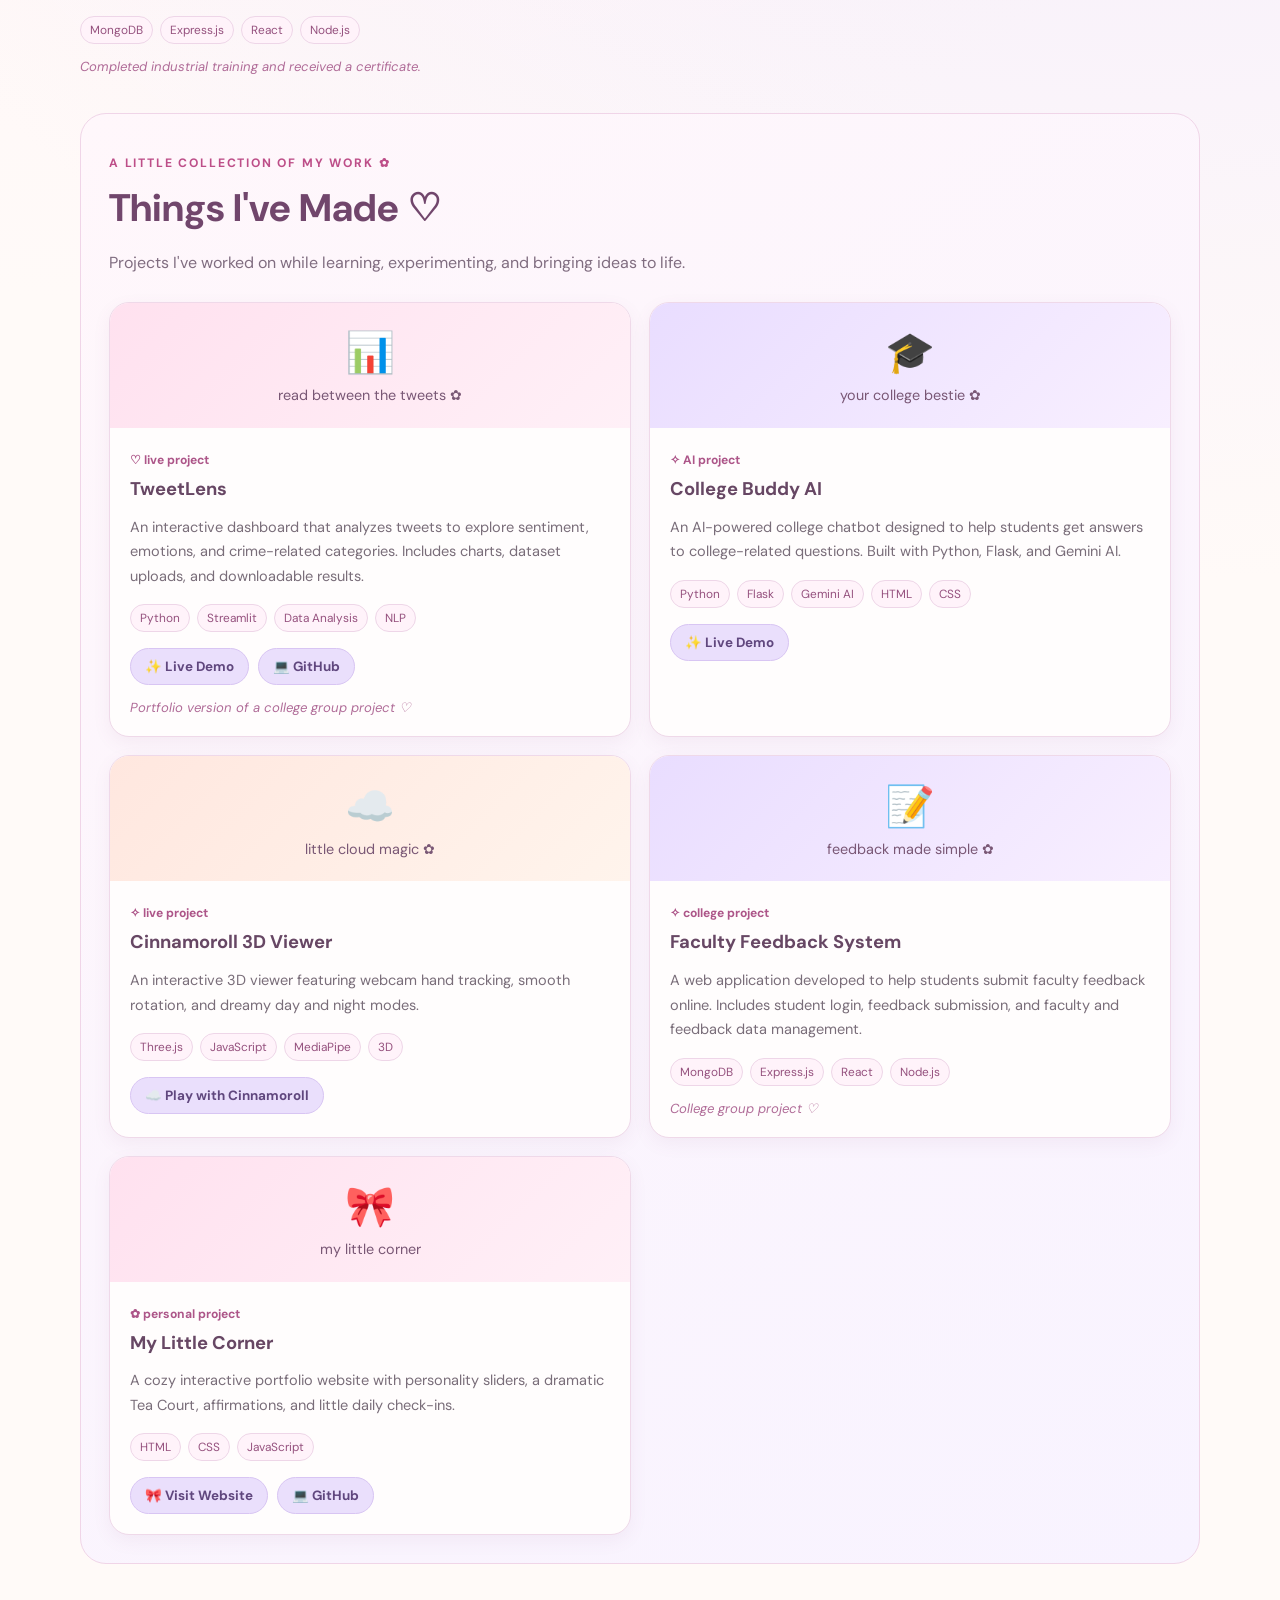
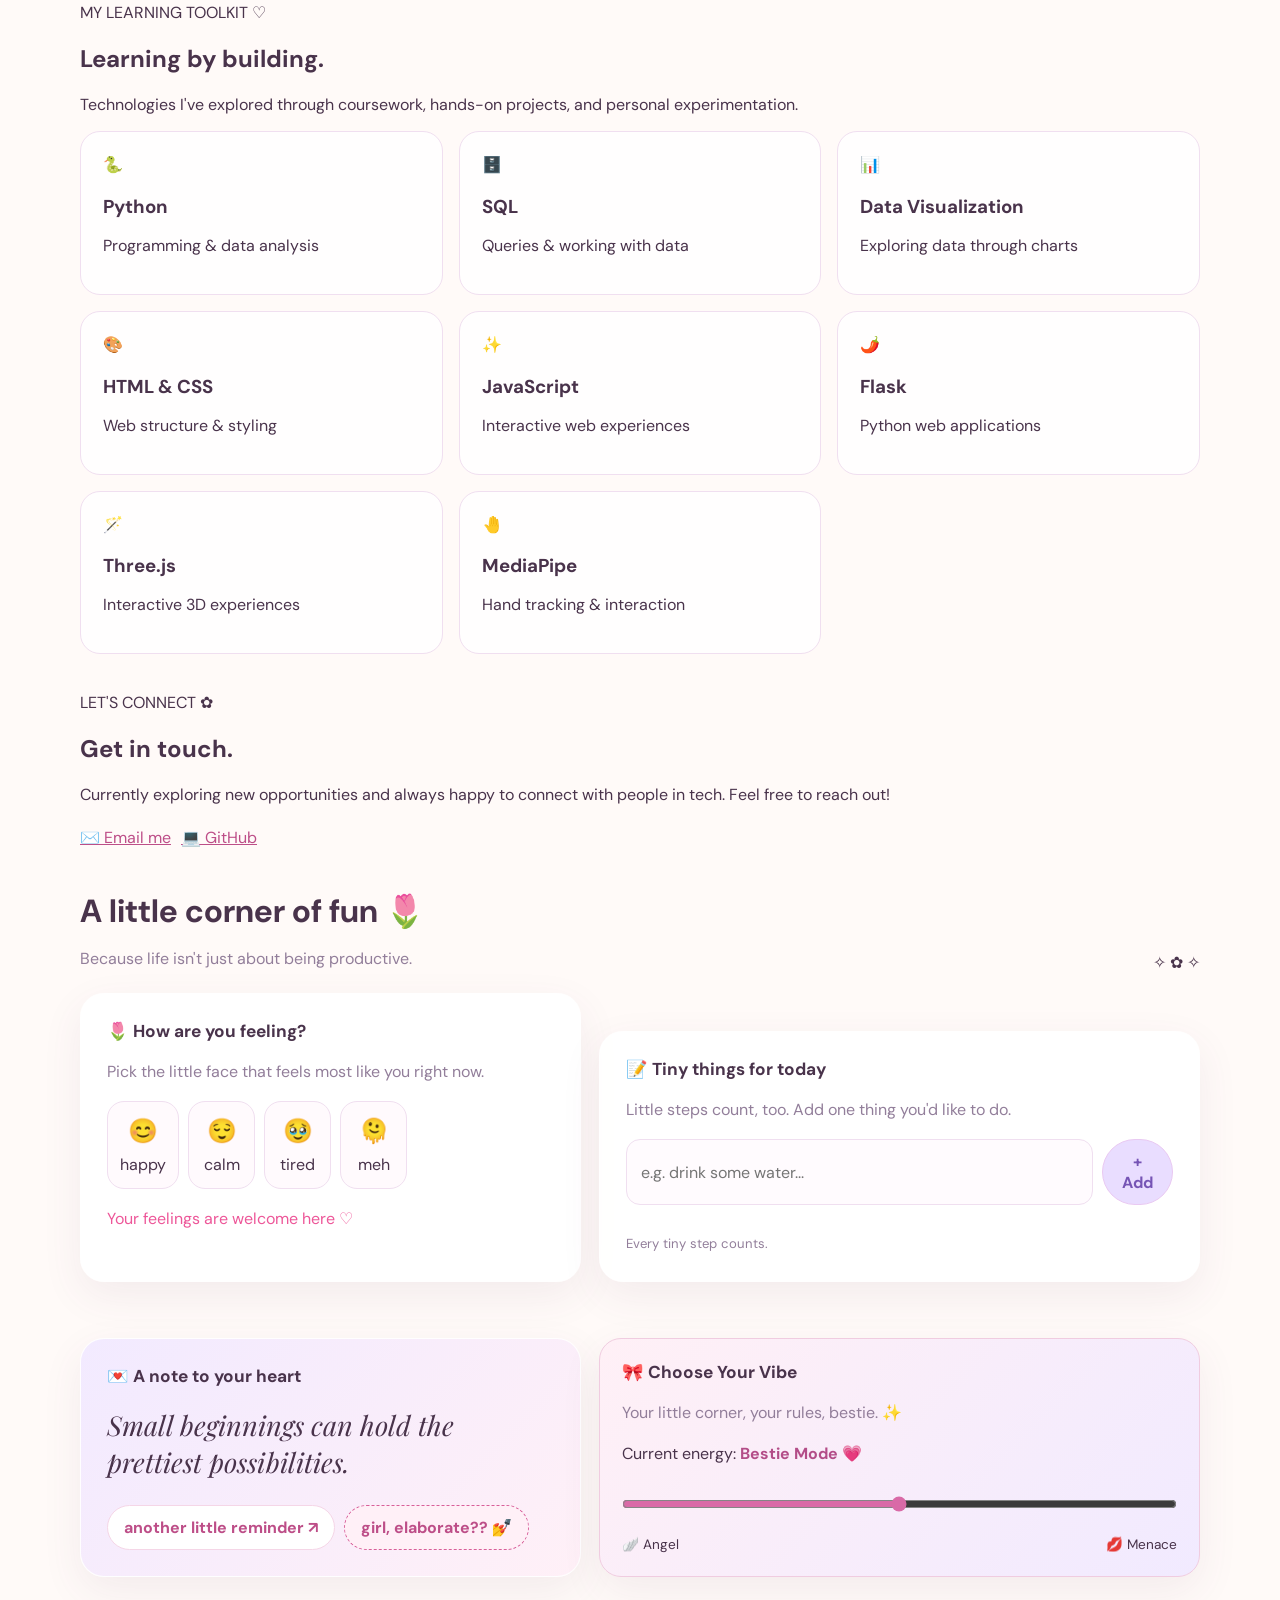
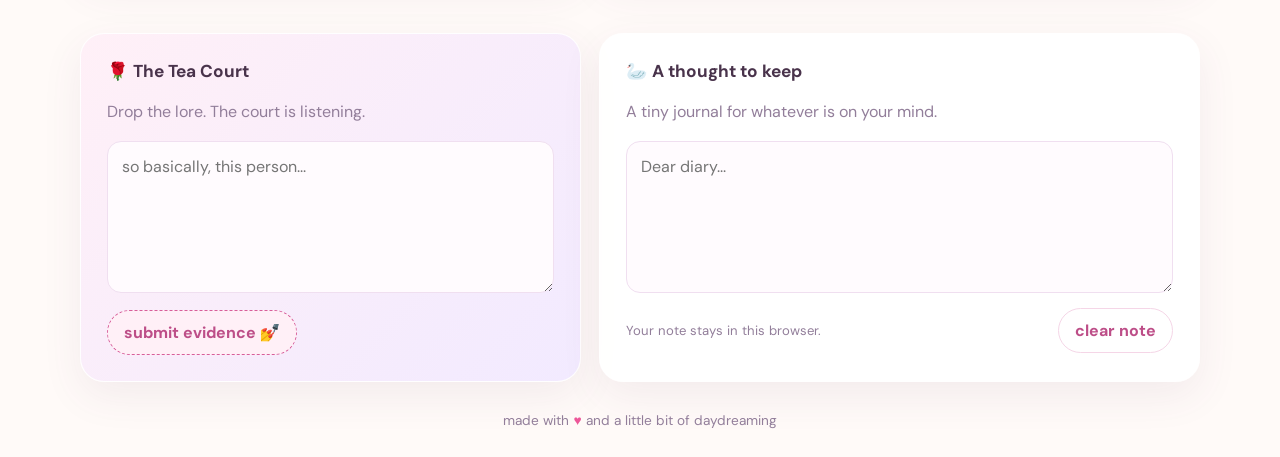
==== commit 7dc465de: "Update portfolio descriptions" ====
--- a/index.html
+++ b/index.html
@@ -74,13 +74,11 @@
     <br>
     Python · SQL · Data Visualization · Web Development
   </p>
-
-  <p class="hero-description">
-    I build data dashboards and web applications,
-    combining analytical thinking with creative problem-solving.
-    I'm currently looking for entry-level Data Analyst,
-    Business Analyst, and junior developer opportunities.
-  </p>
+<p class="hero-description">
+  I enjoy working with data, developing applications,
+  and solving problems through technology.I'm looking to bring 
+  my skills to a team working in data analytics or software development.
+</p>
 
   <div class="hero-buttons">
 
@@ -578,11 +576,10 @@
 
     <h2>Get in <span>touch.</span></h2>
 
-    <p>
-      I'm looking for entry-level Data Analyst,
-      Business Analyst, and junior developer opportunities.
-      I'd love to connect!
-    </p>
+   <p>
+  Currently exploring new opportunities and always happy
+  to connect with people in tech. Feel free to reach out!
+  </p>
 
   </div>
 
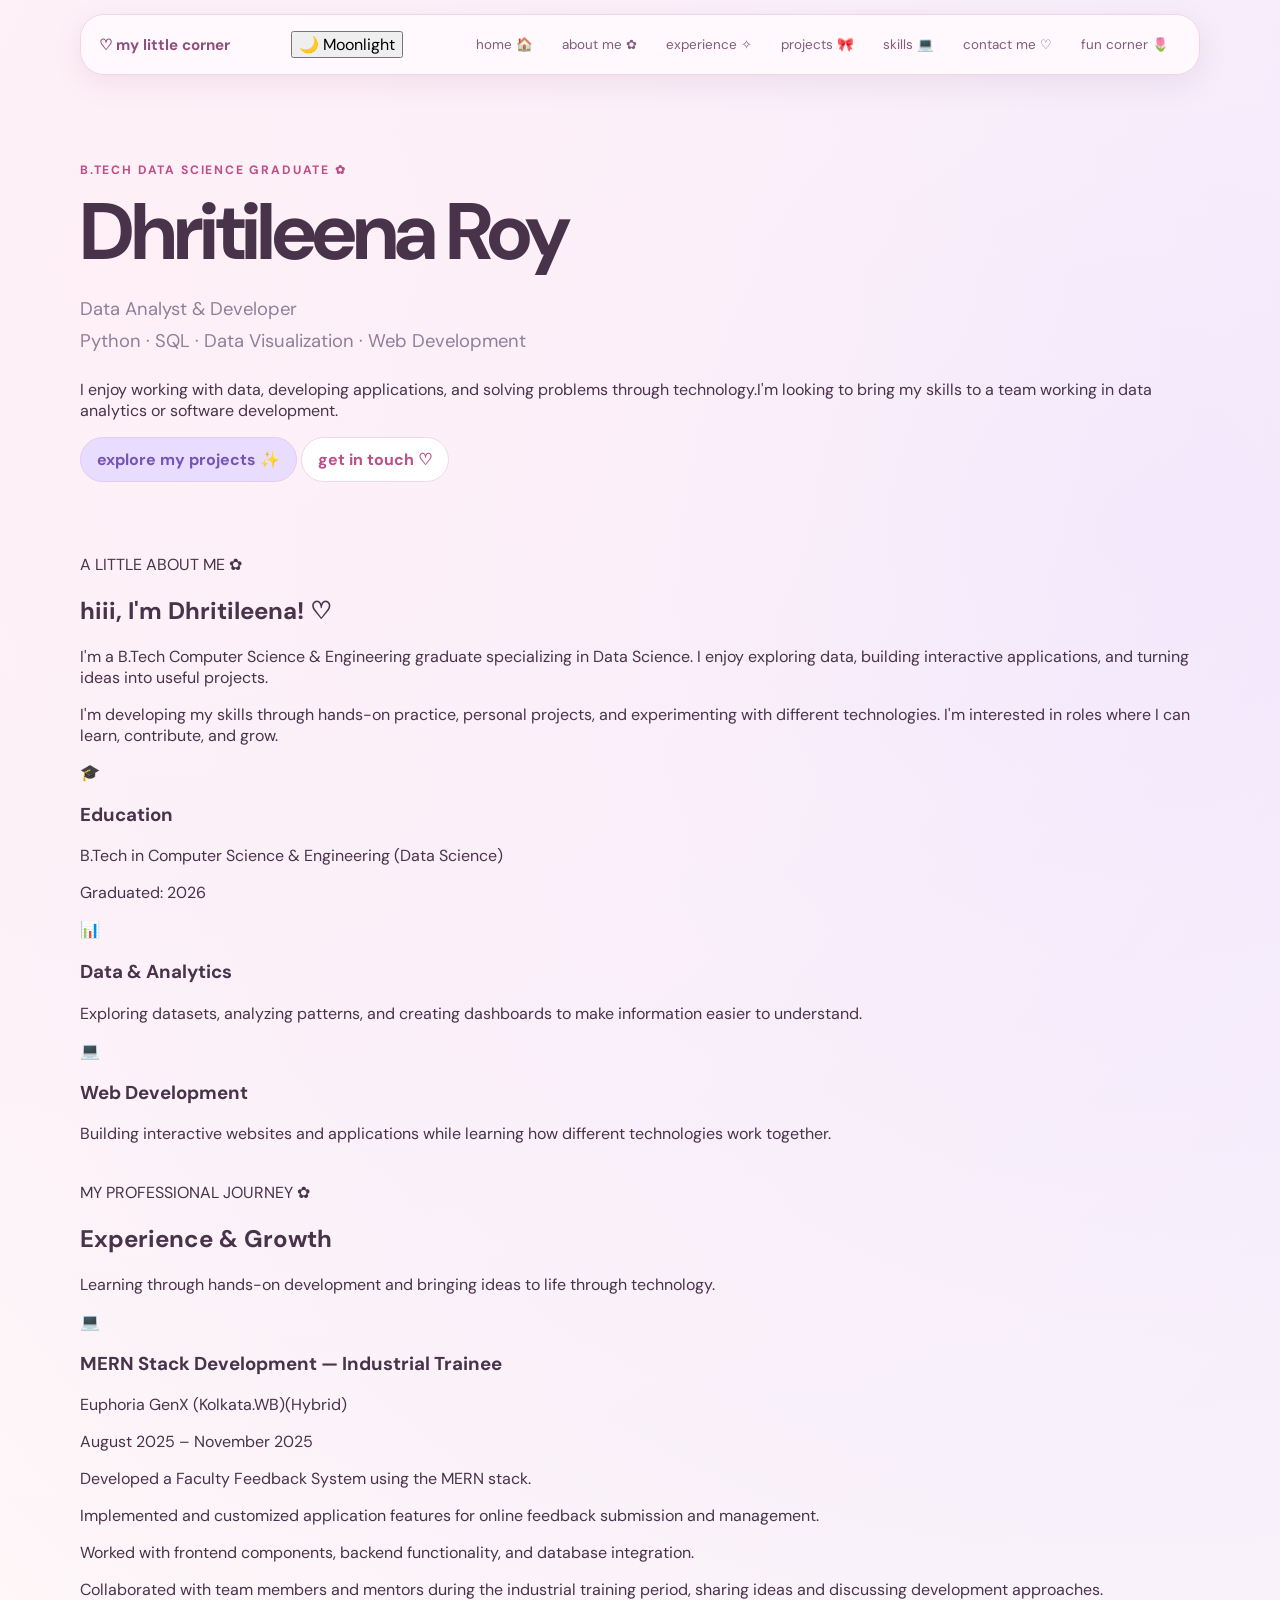
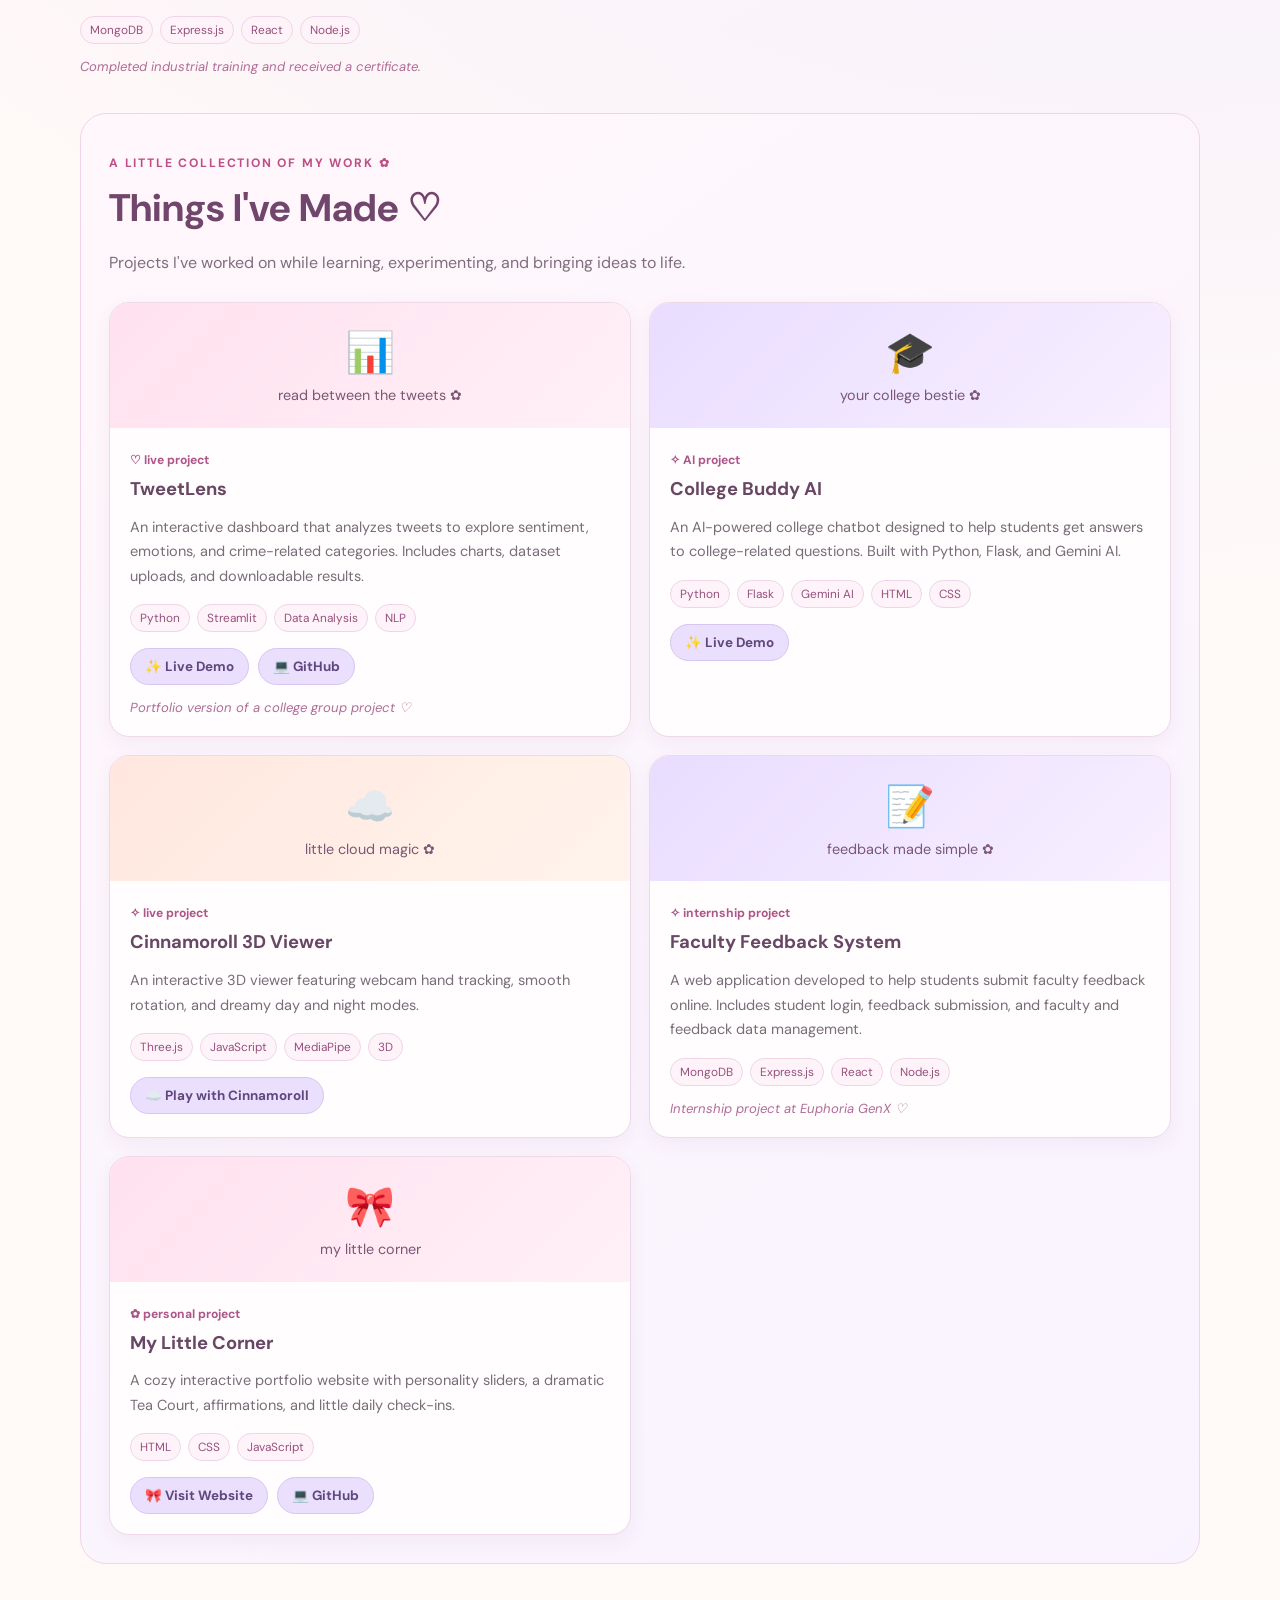
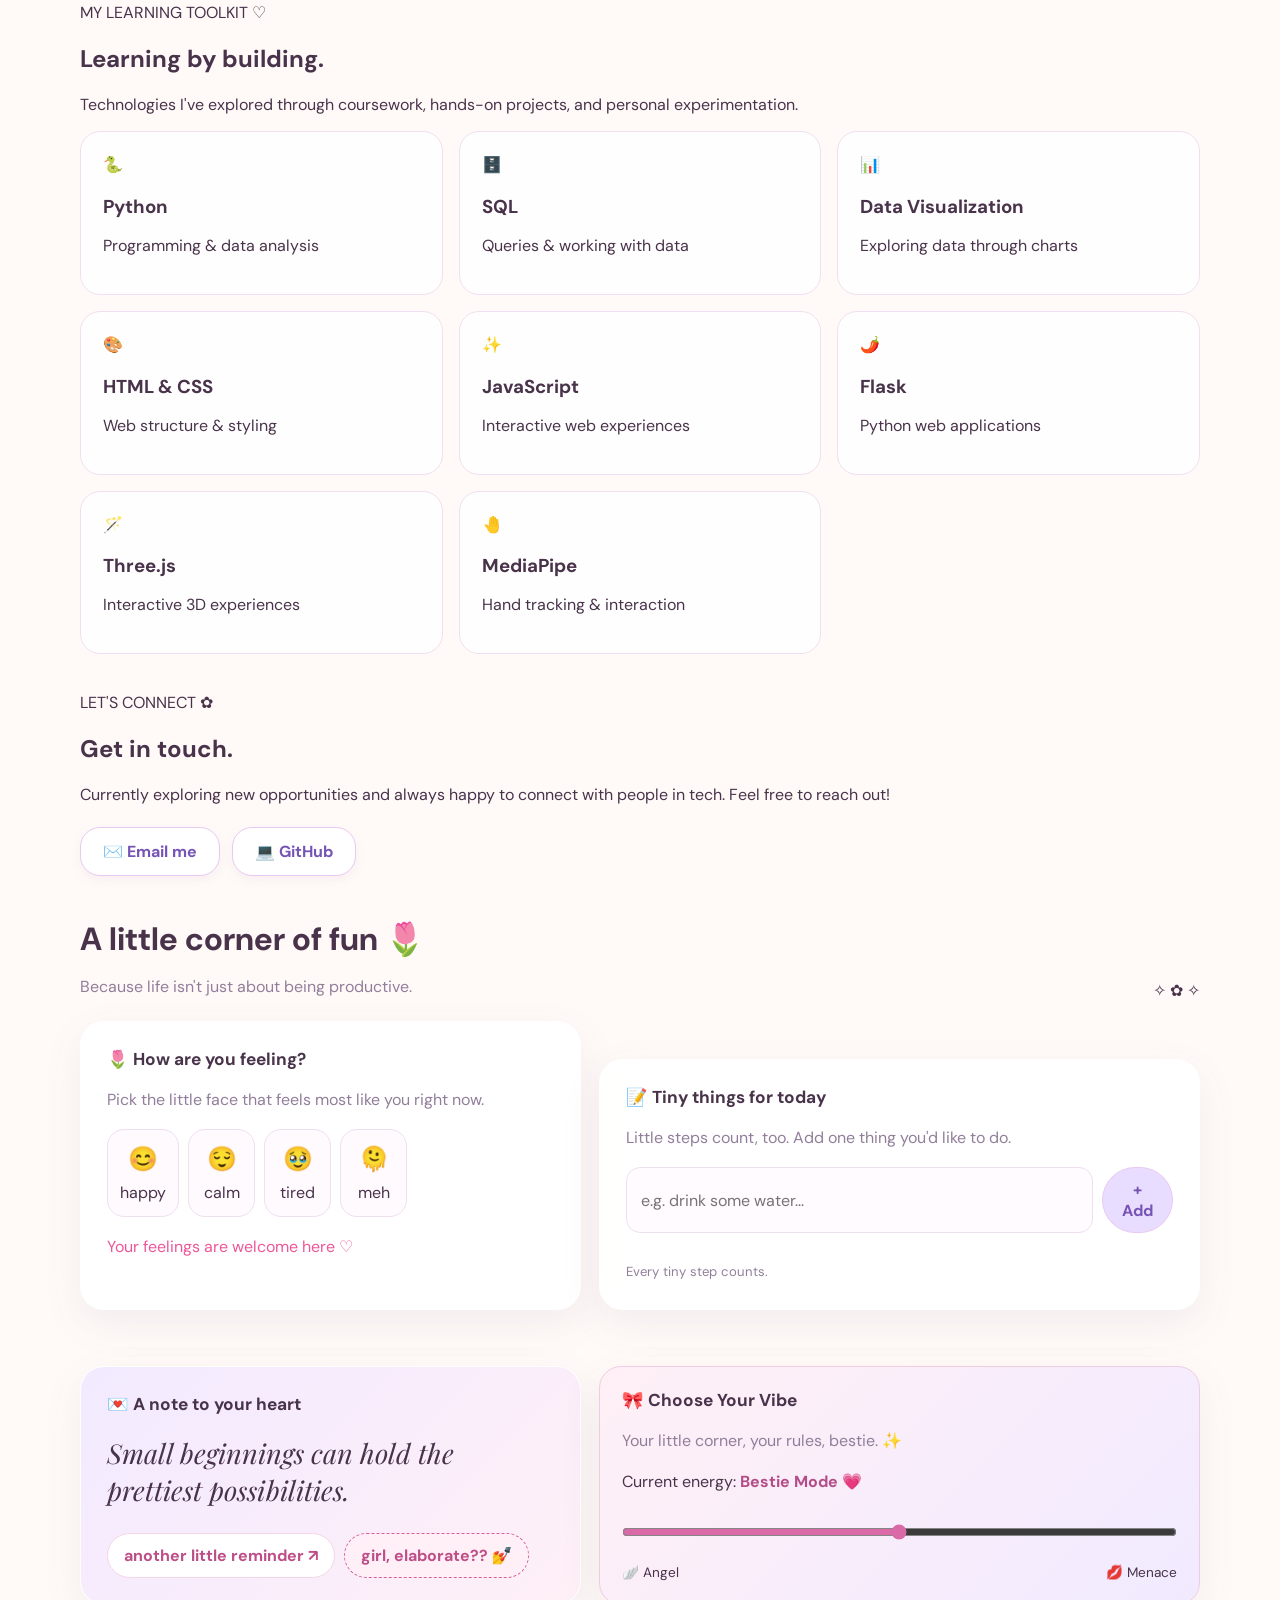
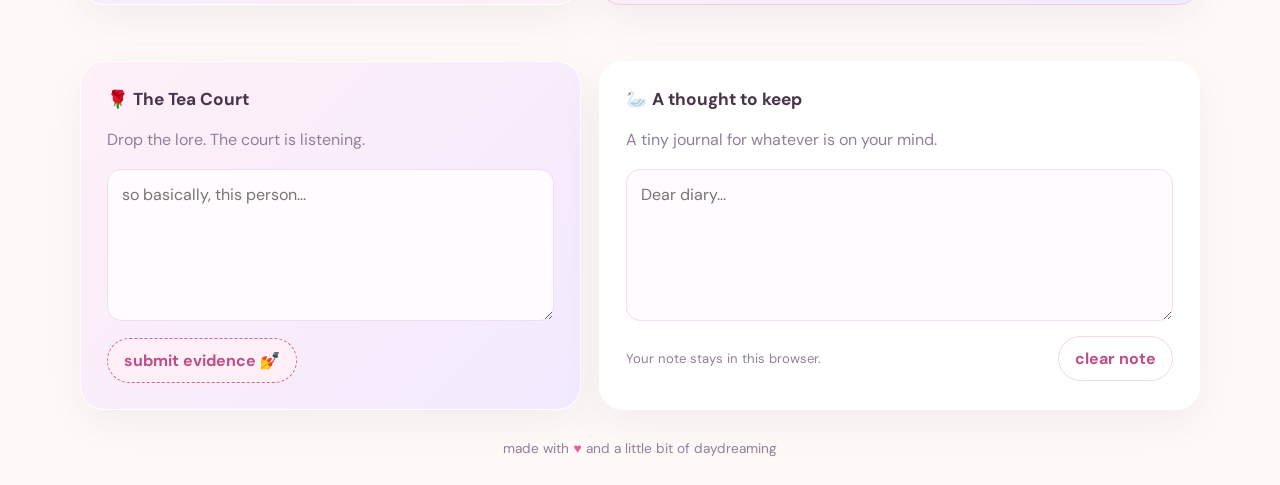
==== commit 90e61160: "Update faculty feedback project details" ====
--- a/index.html
+++ b/index.html
@@ -412,7 +412,7 @@
 
       <div class="project-info">
 
-        <span class="project-status">✧ college project</span>
+     <span class="project-status">✧ internship project</span>   
 
         <h3>Faculty Feedback System</h3>
 
@@ -431,7 +431,7 @@
         </div>
 
         <p class="project-note">
-          College group project ♡
+         Internship project at Euphoria GenX ♡
         </p>
 
       </div>
--- a/style.css
+++ b/style.css
@@ -550,16 +550,35 @@
 .contact-links {
   display: flex;
   flex-wrap: wrap;
-  gap: 10px;
+  gap: 12px;
   margin-top: 22px;
 }
 
-.contact-link {
+.contact-links a {
+  display: inline-flex;
+  align-items: center;
+  justify-content: center;
+  gap: 8px;
+
+  padding: 13px 22px;
   border: 1px solid #e9c9f2;
-  background: white;
+  border-radius: 20px;
+
+  background: #ffffff;
   color: #7654b5;
-}
-
+  font-weight: 700;
+  text-decoration: none;
+
+  box-shadow: 0 4px 12px rgba(155, 99, 139, 0.08);
+  transition: all 0.2s ease;
+}
+
+.contact-links a:hover {
+  background: #fff0f8;
+  border-color: #edb6d7;
+  transform: translateY(-3px);
+  box-shadow: 0 7px 18px rgba(155, 99, 139, 0.15);
+}
 /* -------------------------
    FUN CORNER / OLD WIDGETS
 ------------------------- */
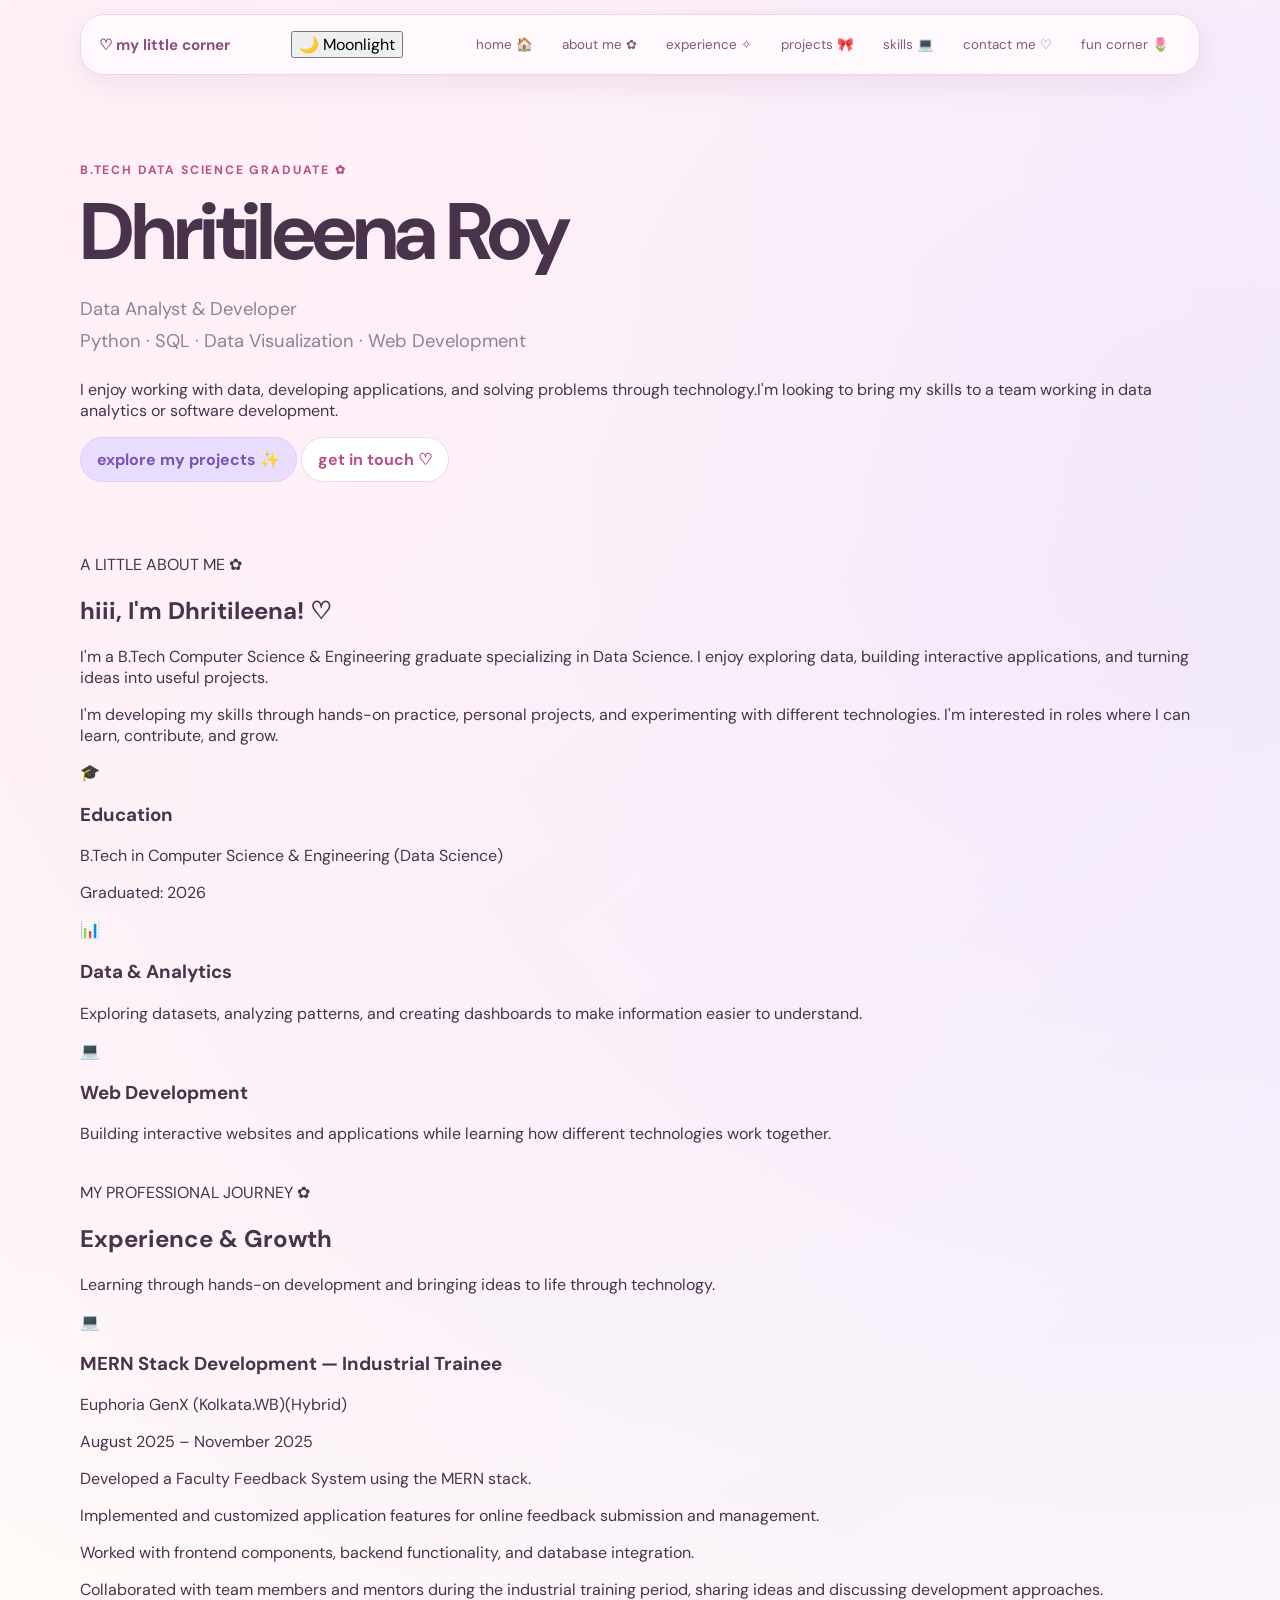
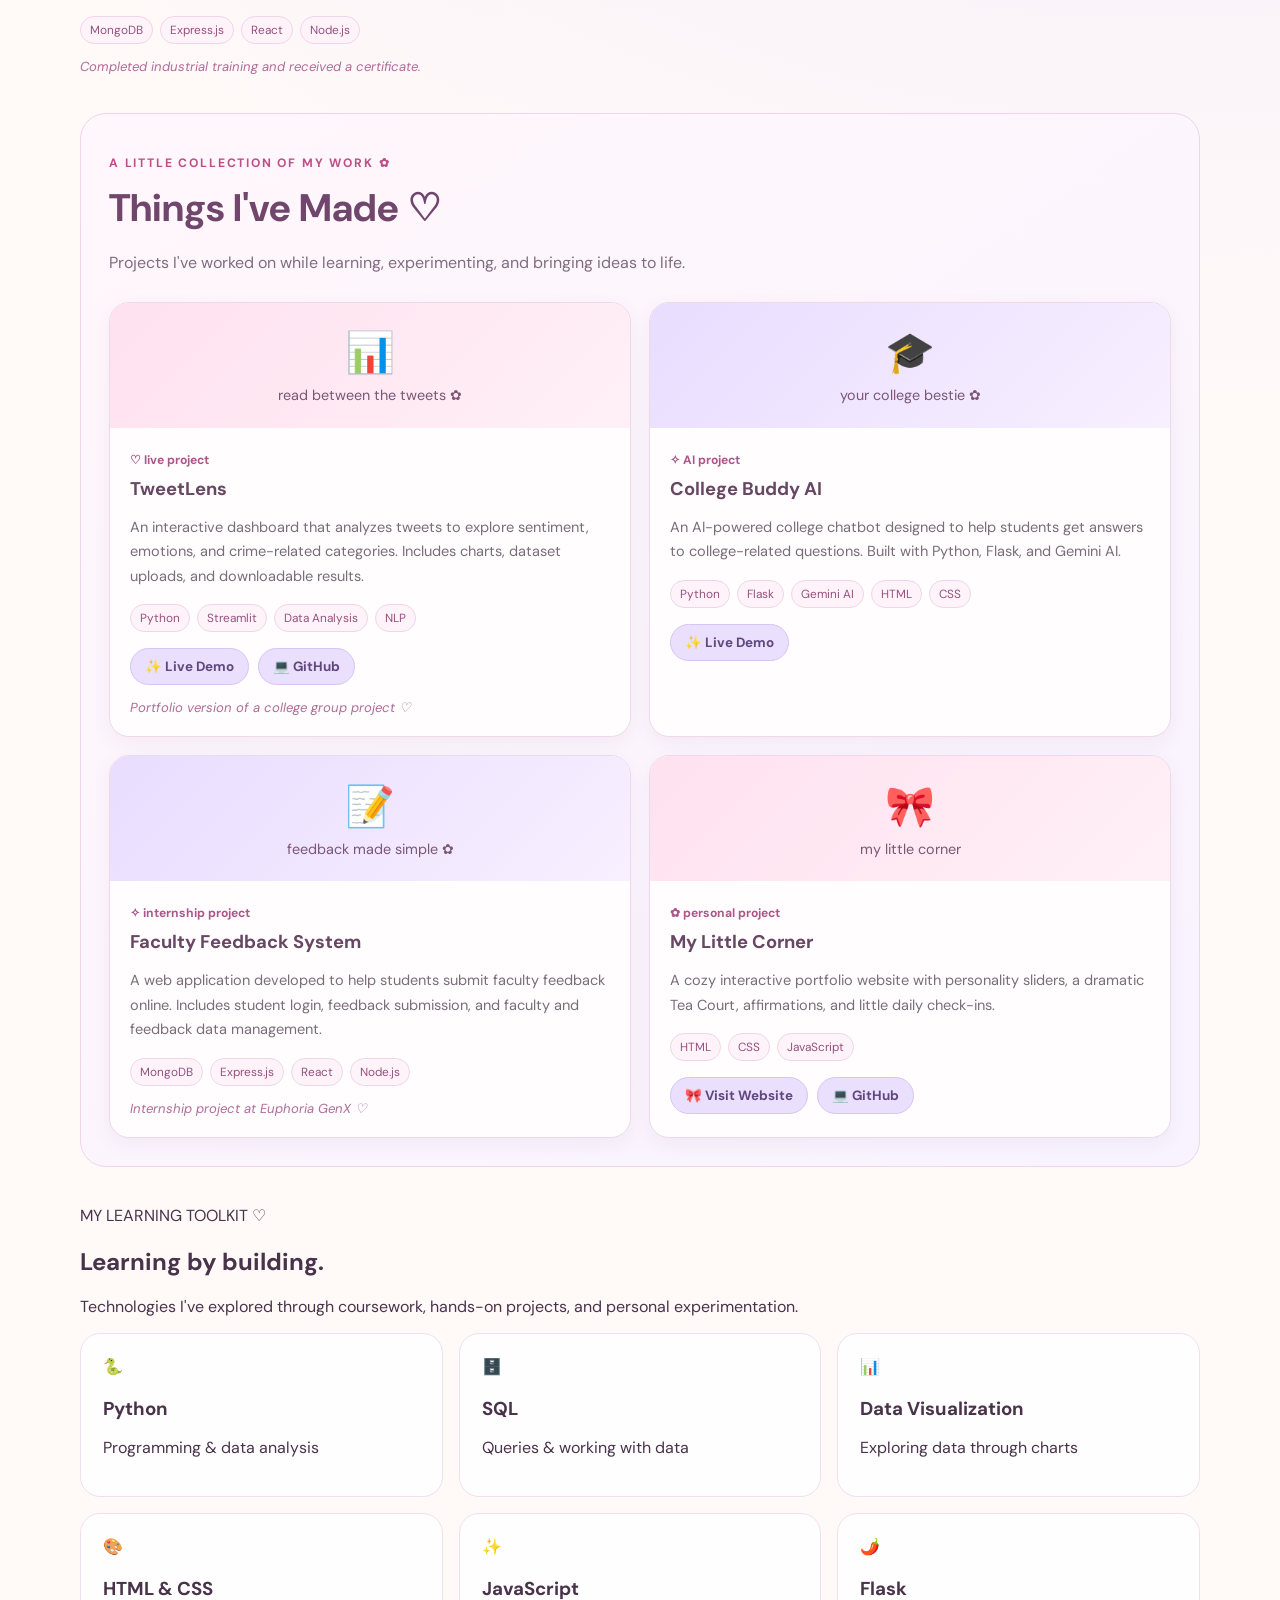
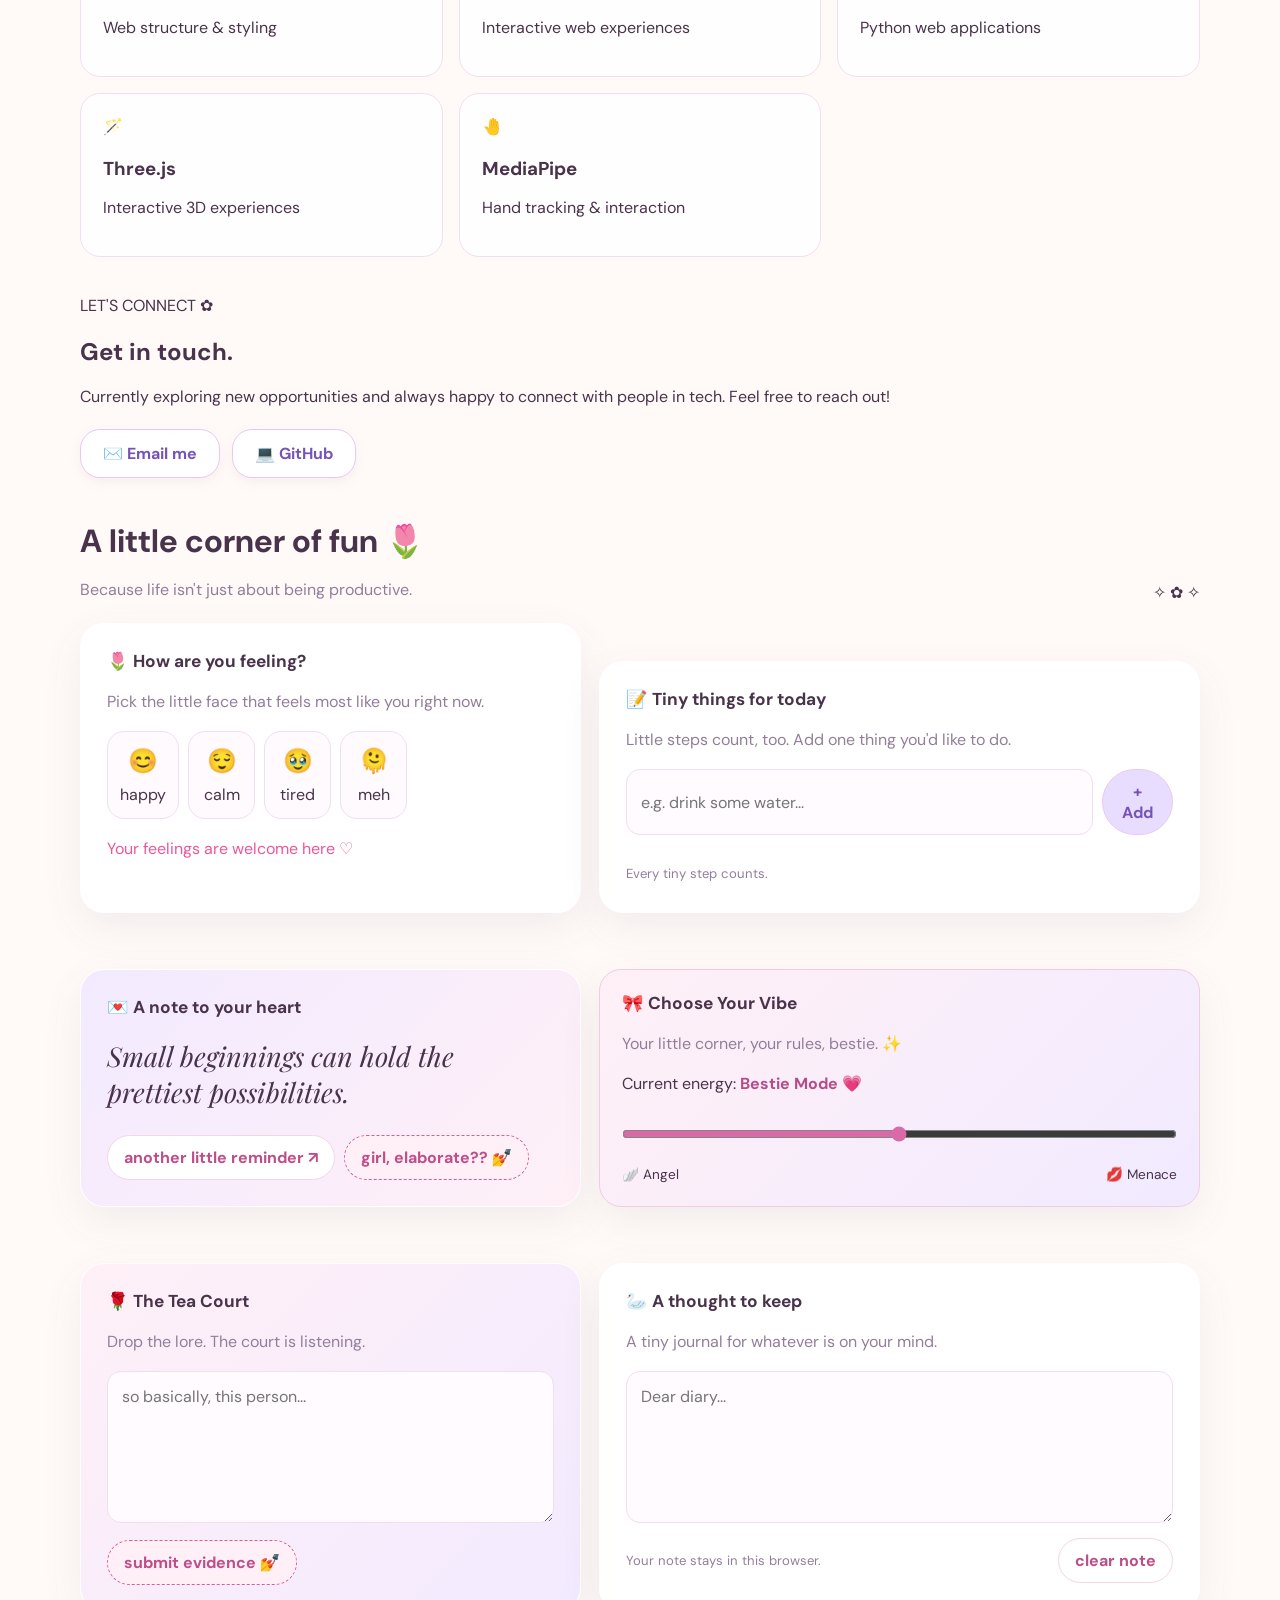
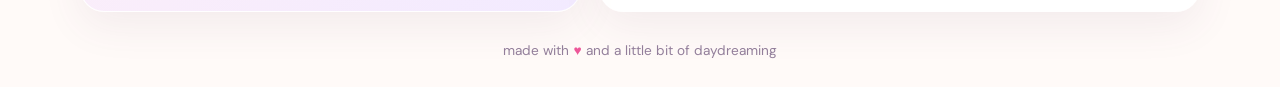
==== commit 5a7f273b: "Remove Cinnamoroll project from portfolio" ====
--- a/index.html
+++ b/index.html
@@ -357,52 +357,7 @@
     </article>
 
 
-    <!-- PROJECT 3: CINNAMOROLL 3D VIEWER -->
-    <article class="project-card">
-
-      <div class="project-art project-peach">
-        <span>☁️</span>
-        <p>little cloud magic ✿</p>
-      </div>
-
-      <div class="project-info">
-
-        <span class="project-status">✧ live project</span>
-
-        <h3>Cinnamoroll 3D Viewer</h3>
-
-        <p>
-          An interactive 3D viewer featuring webcam hand
-          tracking, smooth rotation, and dreamy
-          day and night modes.
-        </p>
-
-        <div class="project-tags">
-          <span>Three.js</span>
-          <span>JavaScript</span>
-          <span>MediaPipe</span>
-          <span>3D</span>
-        </div>
-
-        <div class="project-buttons">
-
-          <a
-            class="project-link"
-            href="https://dhritiiixpaw.github.io/cinnamoroll-3d-viewer/"
-            target="_blank"
-            rel="noopener noreferrer"
-          >
-            ☁️ Play with Cinnamoroll
-          </a>
-
-        </div>
-
-      </div>
-
-    </article>
-
-
-    <!-- PROJECT 4: FACULTY FEEDBACK SYSTEM -->
+    <!-- PROJECT 3: FACULTY FEEDBACK SYSTEM -->
     <article class="project-card">
 
       <div class="project-art project-lavender">
@@ -439,7 +394,7 @@
     </article>
 
 
-    <!-- PROJECT 5: MY LITTLE CORNER -->
+    <!-- PROJECT 4: MY LITTLE CORNER -->
     <article class="project-card">
 
       <div class="project-art project-pink">
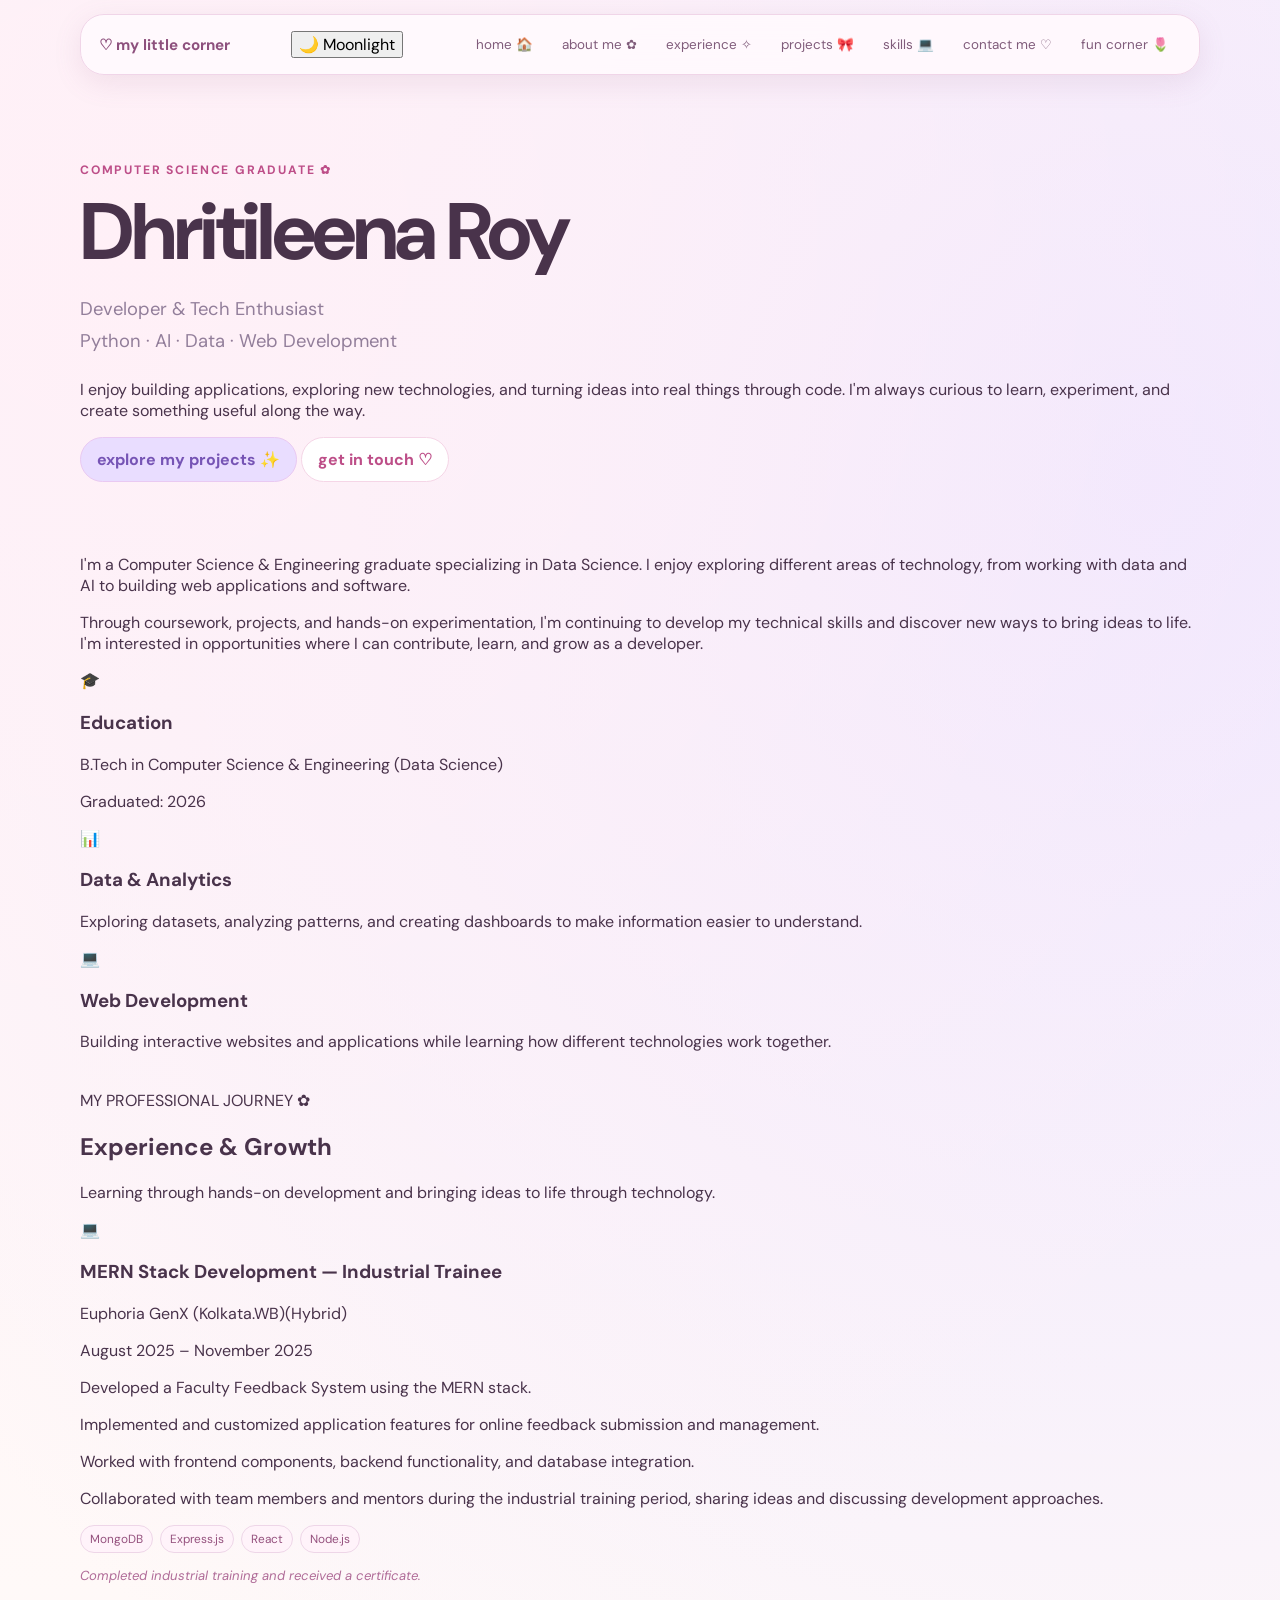
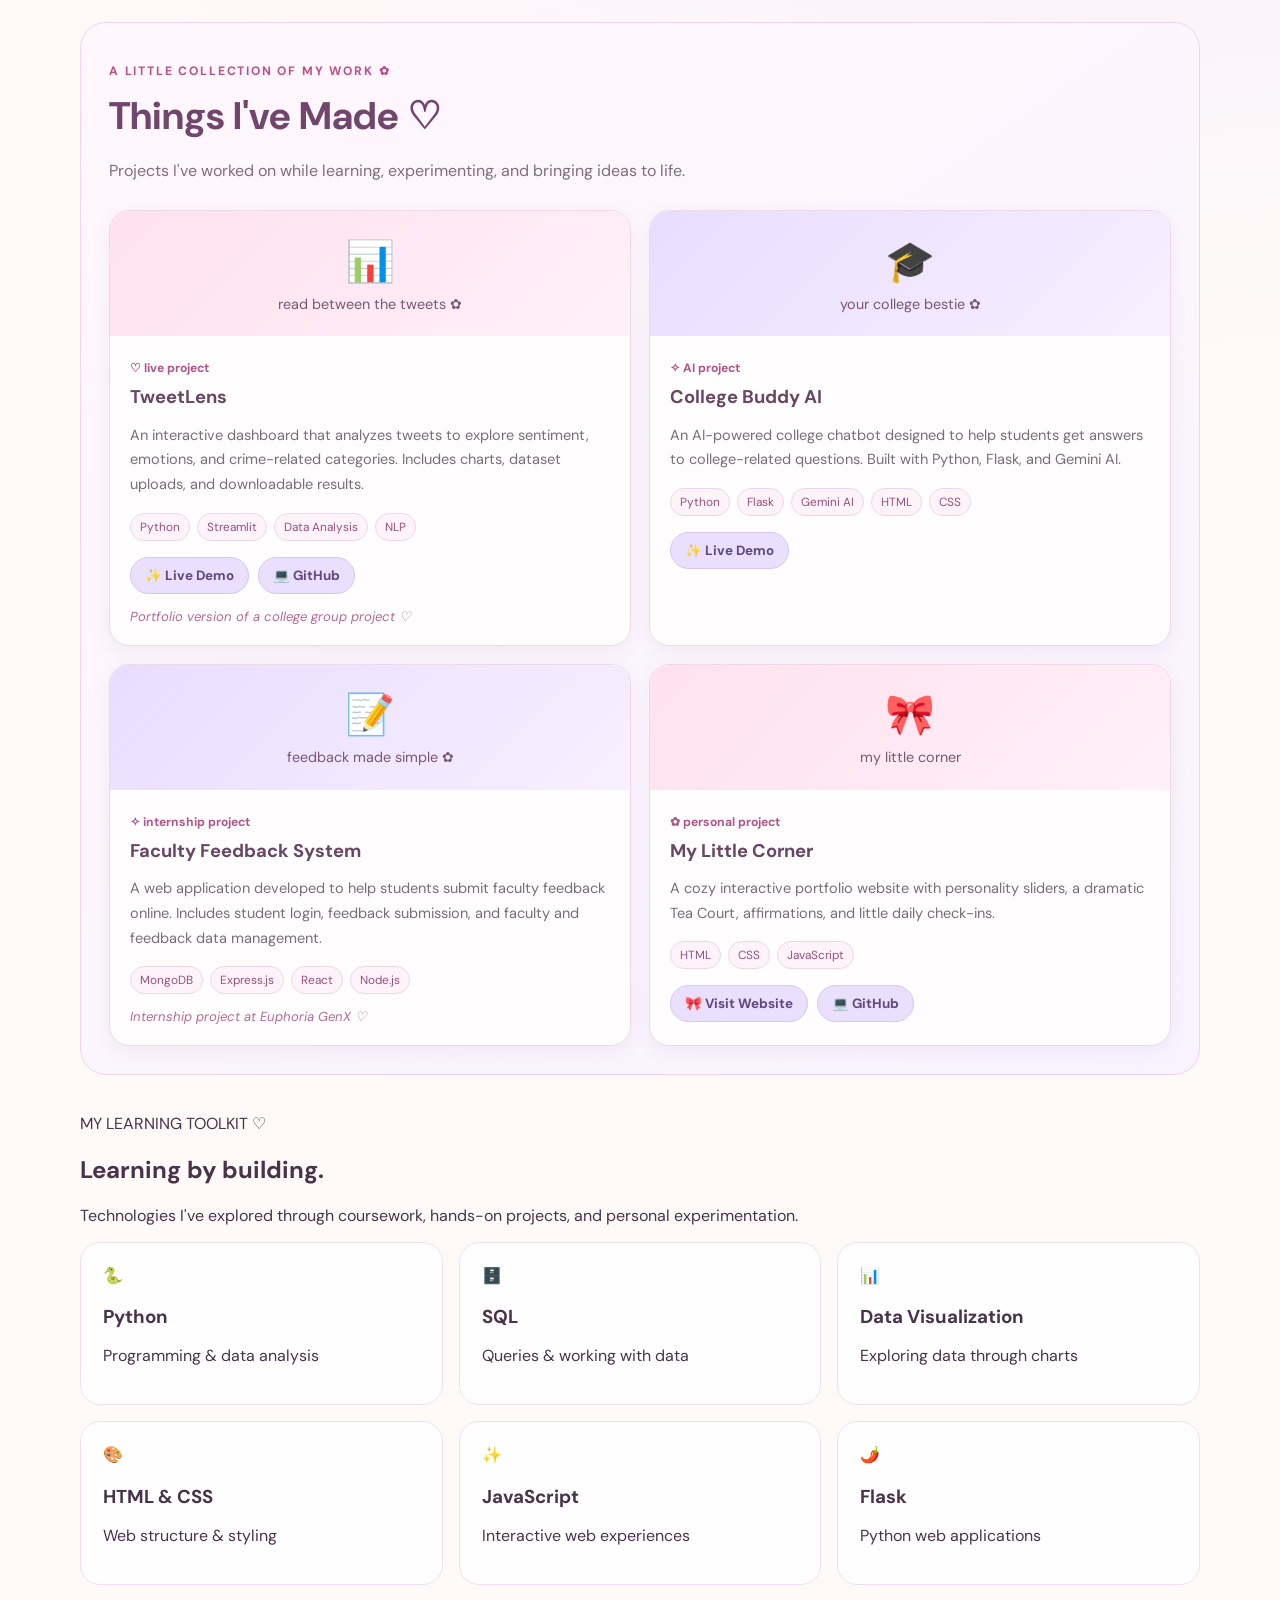
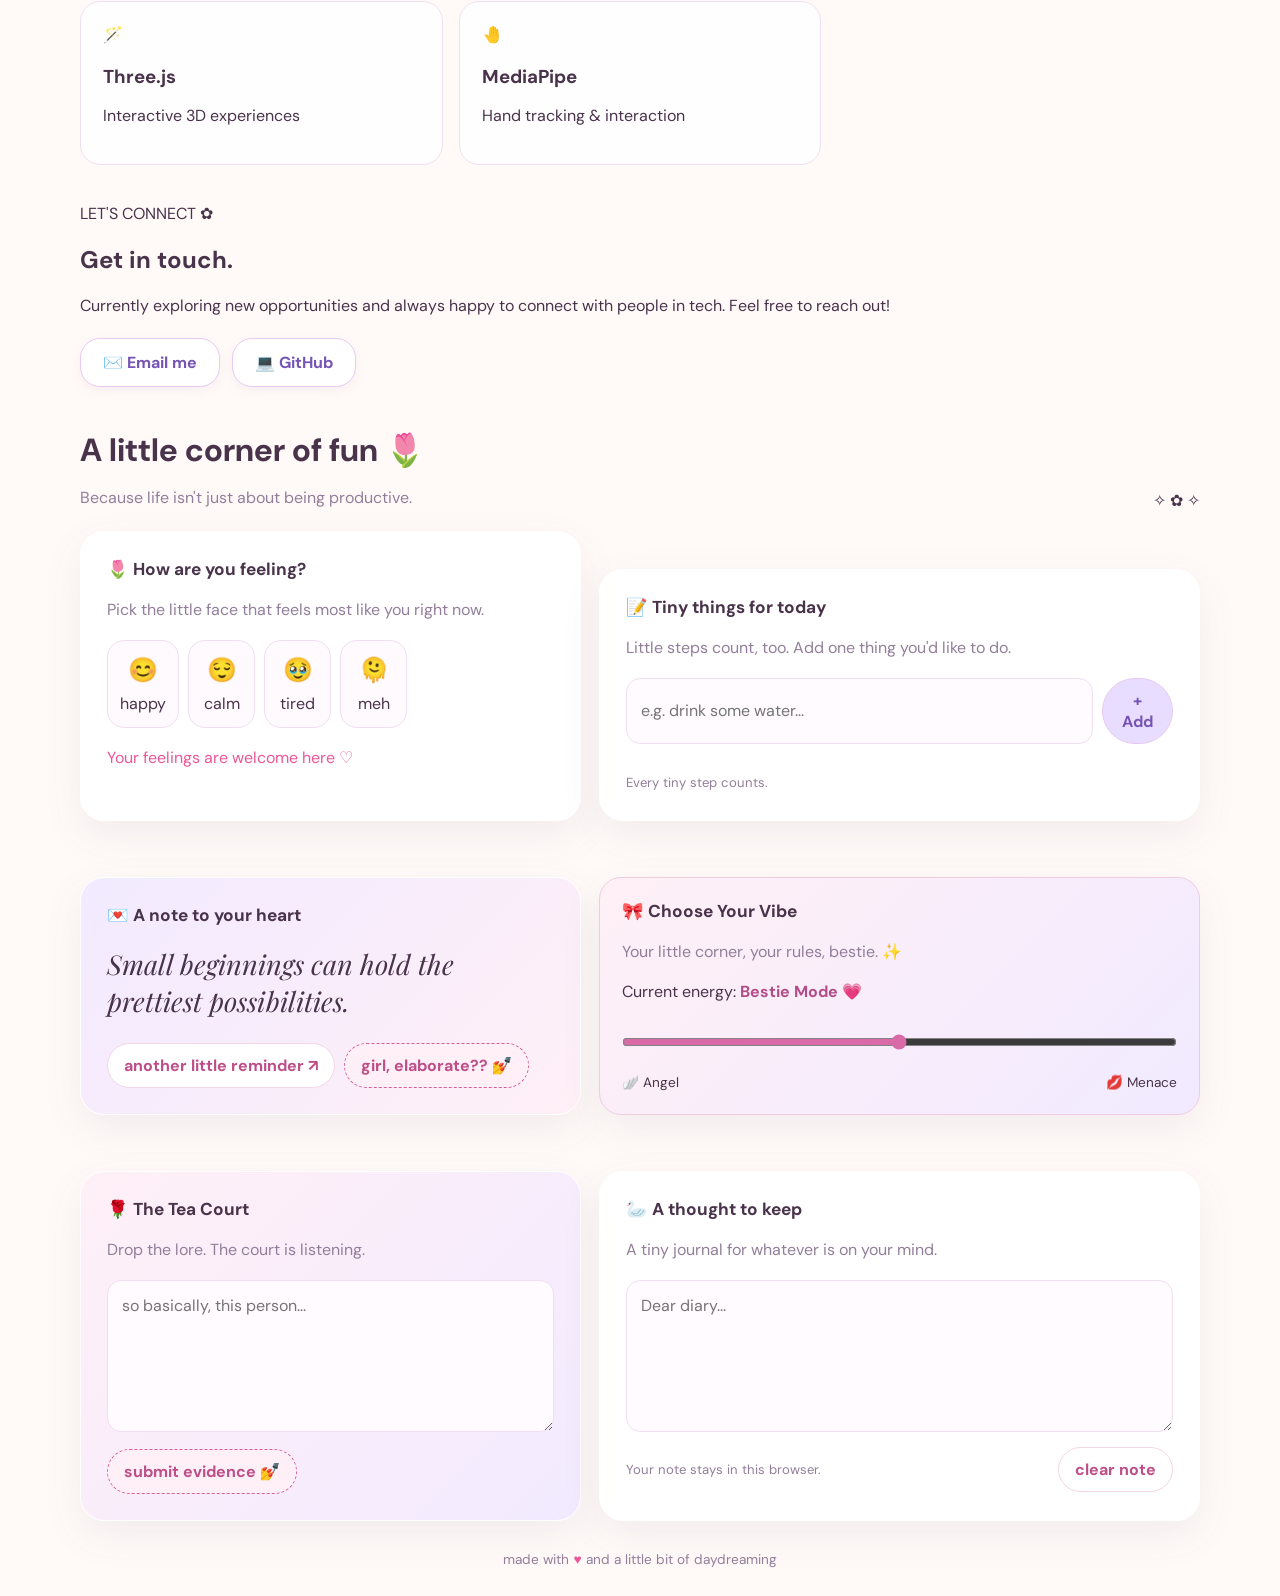
==== commit 7e90954d: "Update portfolio positioning" ====
--- a/index.html
+++ b/index.html
@@ -5,9 +5,12 @@
   <meta charset="utf-8">
   <meta name="viewport" content="width=device-width, initial-scale=1">
 
-  <title>Dhritileena Roy | Data Analyst & Developer</title>
-
-  <meta name="description" content="Dhritileena Roy is a B.Tech Data Science graduate building data dashboards, web applications, and interactive projects.">
+ <title>Dhritileena Roy | Developer Portfolio</title>
+
+<meta
+  name="description"
+  content="Dhritileena Roy is a Computer Science graduate exploring software development, AI applications, data, and interactive web experiences."
+>
 
   <link rel="stylesheet" href="style.css">
   <script src="script.js" defer></script>
@@ -61,24 +64,27 @@
 <main class="page">
 
 <!-- HERO -->
+<!-- HERO -->
 <header class="hero" id="top">
 
-  <p class="eyebrow">B.TECH DATA SCIENCE GRADUATE ✿</p>
+  <p class="eyebrow">COMPUTER SCIENCE GRADUATE ✿</p>
 
   <h1>
     Dhritileena Roy
   </h1>
 
   <p class="subtitle">
-    Data Analyst &amp; Developer
+    Developer &amp; Tech Enthusiast
     <br>
-    Python · SQL · Data Visualization · Web Development
+    Python · AI · Data · Web Development
   </p>
-<p class="hero-description">
-  I enjoy working with data, developing applications,
-  and solving problems through technology.I'm looking to bring 
-  my skills to a team working in data analytics or software development.
-</p>
+
+  <p class="hero-description">
+    I enjoy building applications, exploring new technologies,
+    and turning ideas into real things through code.
+    I'm always curious to learn, experiment, and create
+    something useful along the way.
+  </p>
 
   <div class="hero-buttons">
 
@@ -100,24 +106,20 @@
 
   <div class="professional-heading">
 
-    <p class="professional-eyebrow">A LITTLE ABOUT ME ✿</p>
-
-    <h2>hiii, I'm <span>Dhritileena!</span> ♡</h2>
-
-    <p>
-      I'm a B.Tech Computer Science &amp; Engineering graduate
-      specializing in Data Science. I enjoy exploring data,
-      building interactive applications, and turning ideas
-      into useful projects.
-    </p>
-
-    <p>
-      I'm developing my skills through hands-on practice,
-      personal projects, and experimenting with different
-      technologies. I'm interested in roles where I can
-      learn, contribute, and grow.
-    </p>
-
+   <p>
+  I'm a Computer Science &amp; Engineering graduate
+  specializing in Data Science. I enjoy exploring
+  different areas of technology, from working with data
+  and AI to building web applications and software.
+</p>
+
+<p>
+  Through coursework, projects, and hands-on experimentation,
+  I'm continuing to develop my technical skills and discover
+  new ways to bring ideas to life. I'm interested in
+  opportunities where I can contribute, learn, and grow
+  as a developer.
+</p>
   </div>
 
   <div class="professional-grid">
